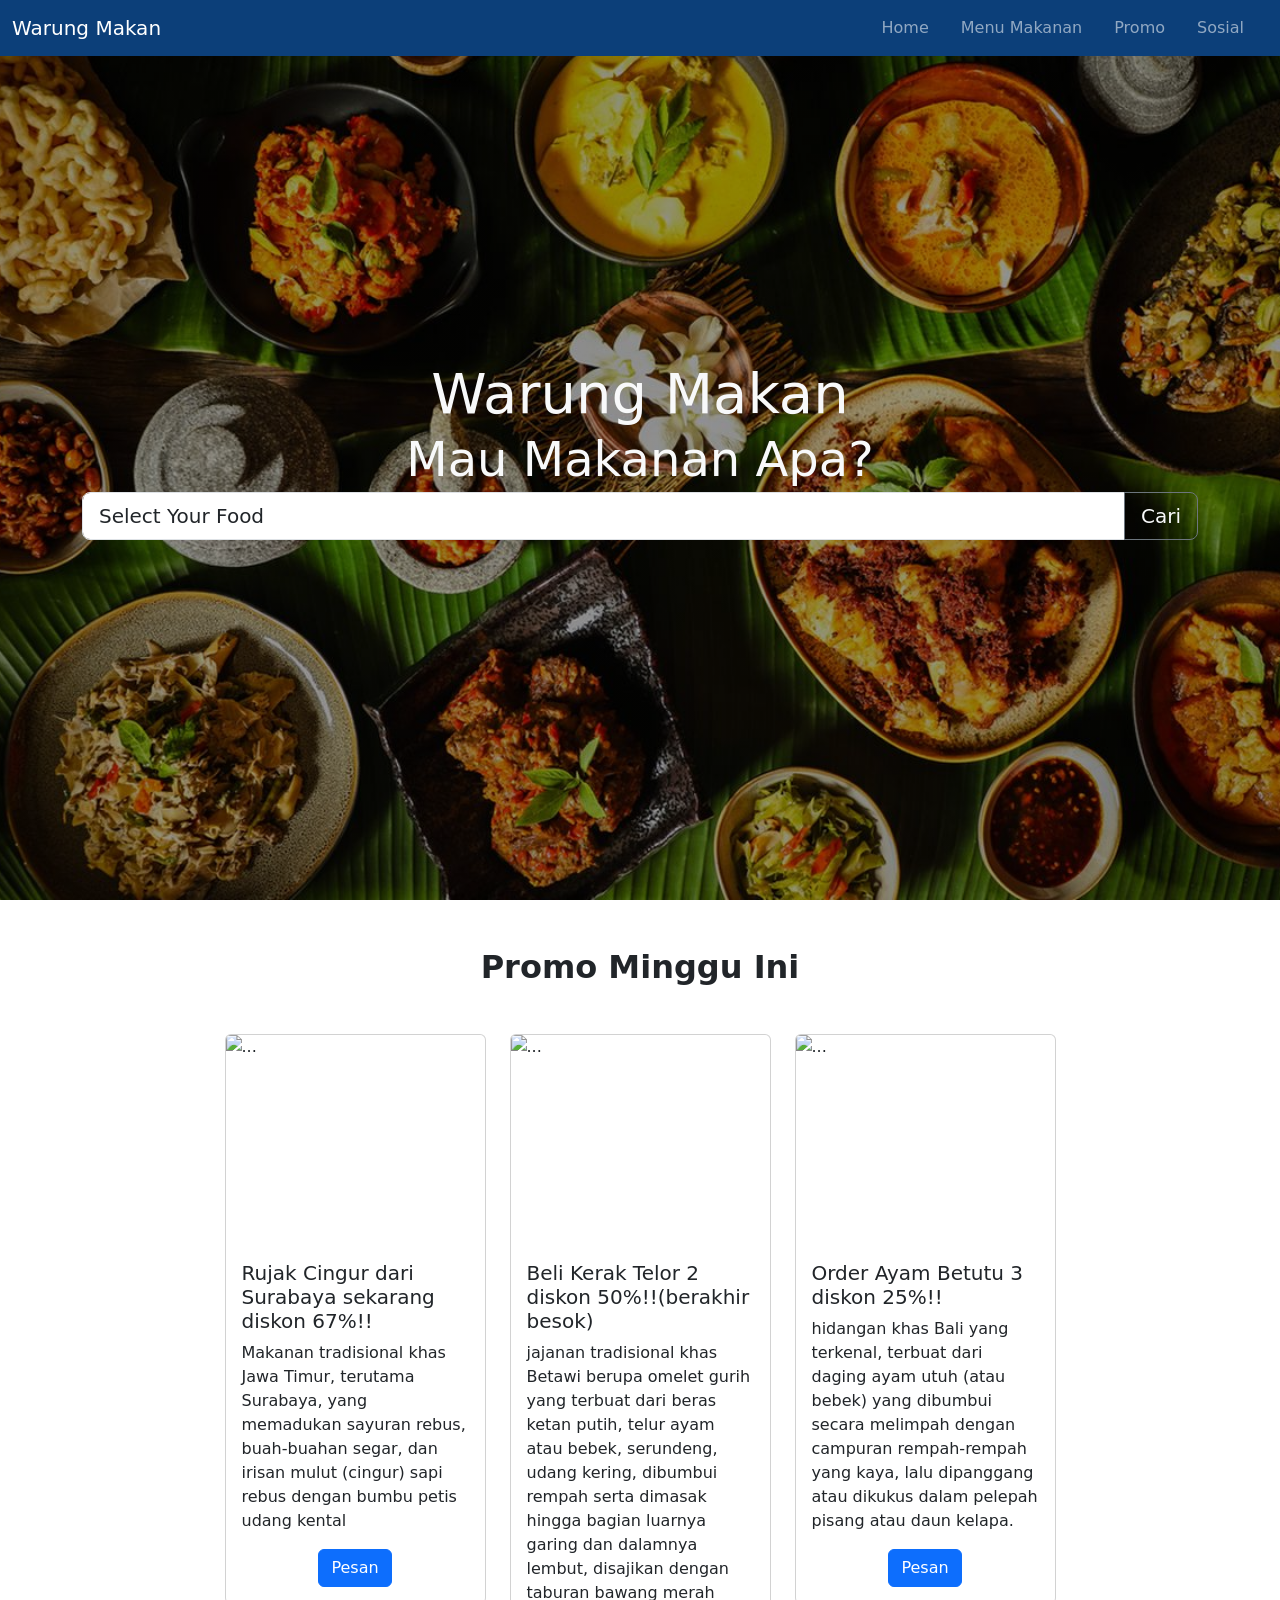
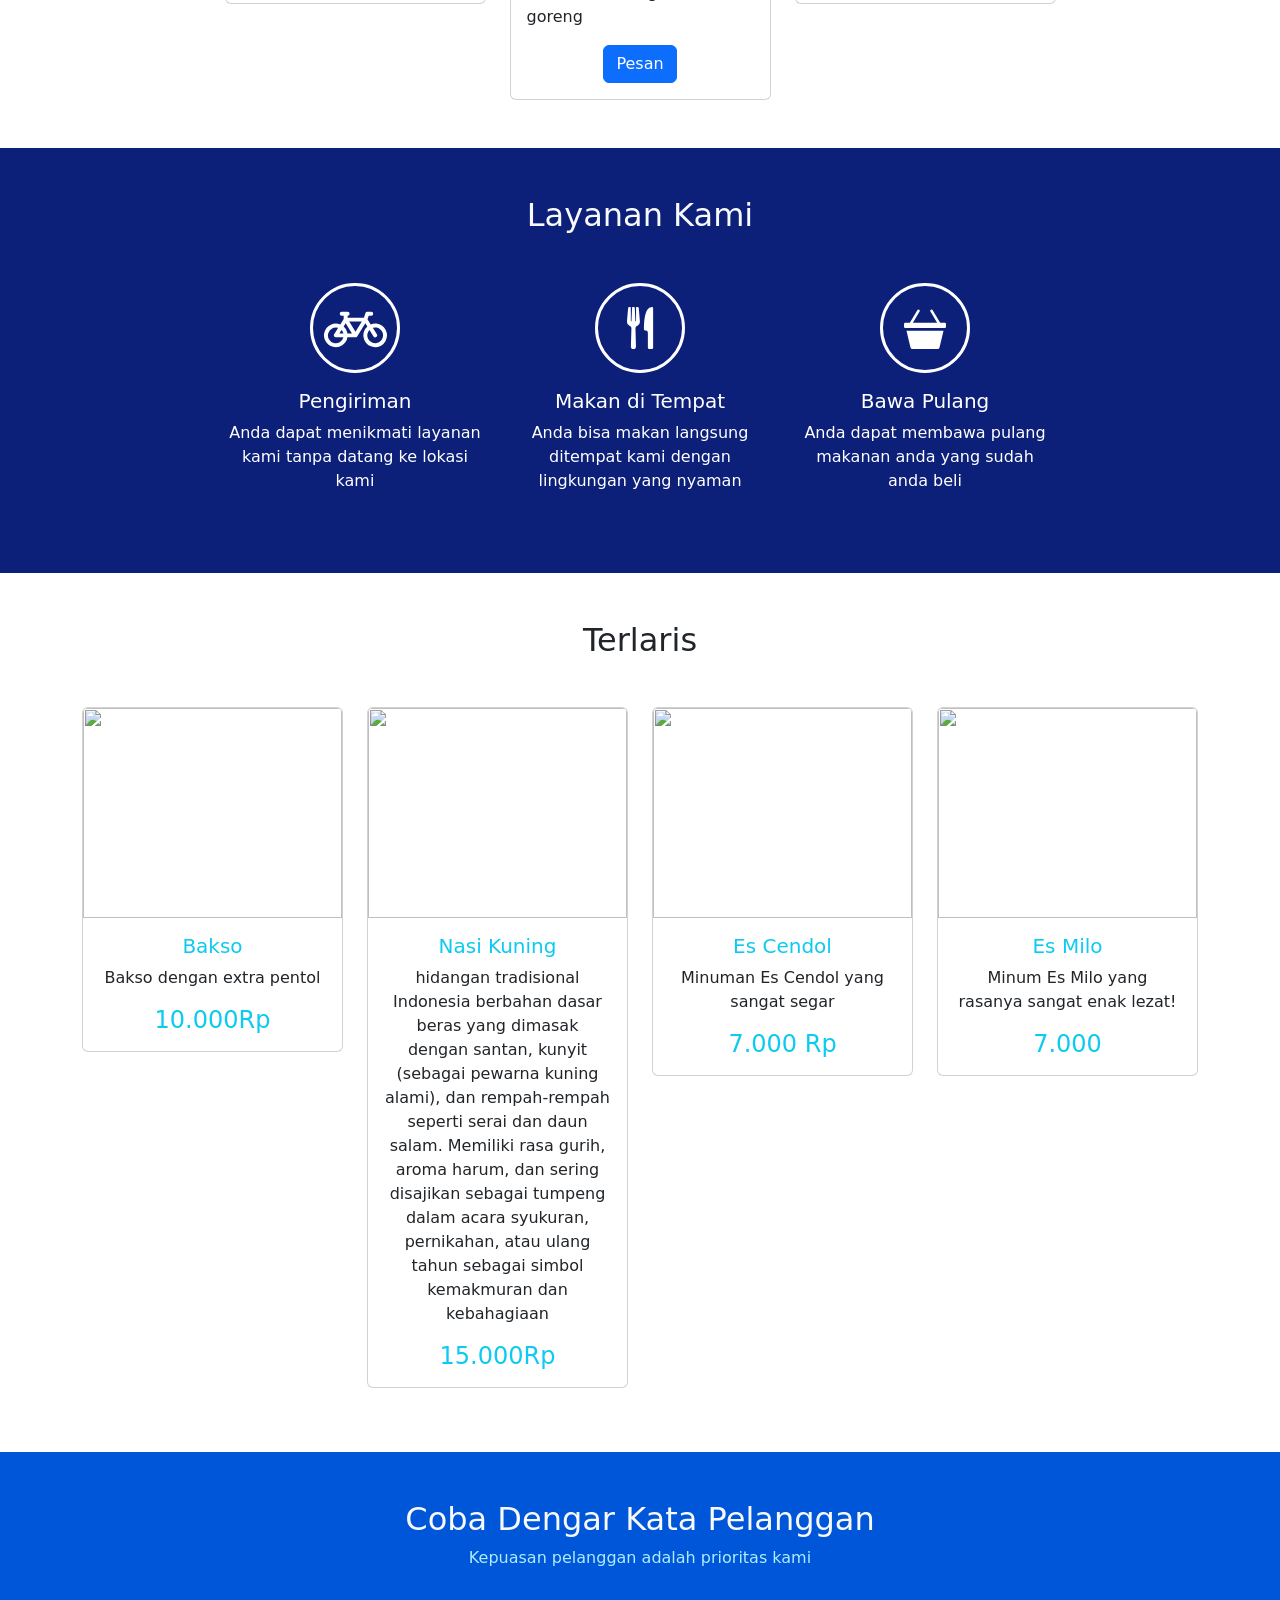
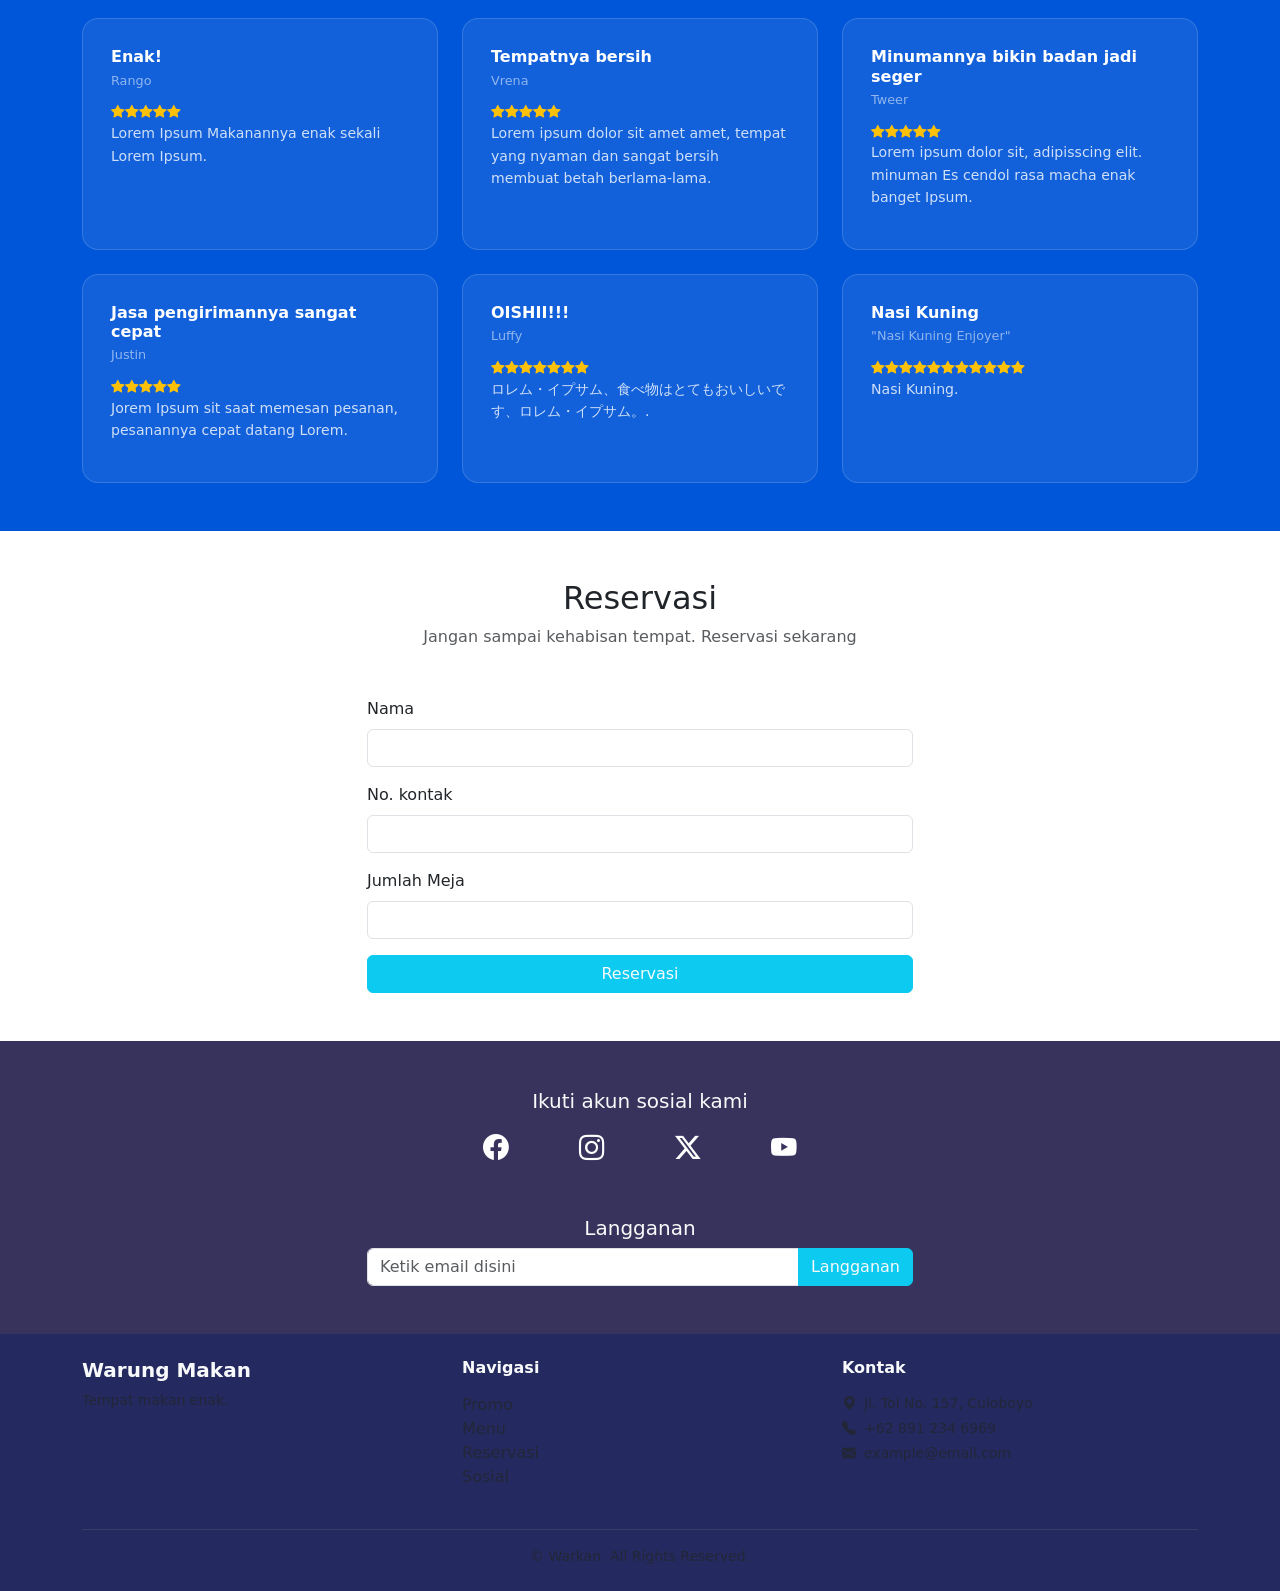
==== index.html @ c7c98313 "Update index.html" ====
<!doctype html>
<html lang="en">

<head>
  <meta charset="utf-8">
  <meta name="viewport" content="width=device-width, initial-scale=1">
  <title>Warung Makan</title>
  <link href="https://cdn.jsdelivr.net/npm/bootstrap@5.3.8/dist/css/bootstrap.min.css" rel="stylesheet"
    integrity="sha384-sRIl4kxILFvY47J16cr9ZwB07vP4J8+LH7qKQnuqkuIAvNWLzeN8tE5YBujZqJLB" crossorigin="anonymous">
  <link rel="stylesheet" type="text/css" href="CSs.css">
  <link rel="stylesheet" href="https://cdn.jsdelivr.net/npm/bootstrap-icons@1.13.1/font/bootstrap-icons.min.css">
</head>

<body>

  <!--Nav Bar-->
  <nav class="navbar navbar-expand-lg fixed-top" style="background-color: #0c3f79;" data-bs-theme="dark">
    <div class="container-fluid">
      <button class="navbar-toggler" type="button" data-bs-toggle="collapse" data-bs-target="#navbarNavDropdown"
        aria-controls="navbarNavDropdown" aria-expanded="false" aria-label="Toggle navigation">
        <span class="navbar-toggler-icon"></span>
      </button>
      <div class="collapse navbar-collapse" id="navbarNav">
        <a class="navbar-brand me-auto" href="#">Warung Makan</a>
        <ul class="navbar-nav">
          <li class="nav-item me-3">
            <a class="nav-link" aria-current="page" href="#">Home</a>
          </li>
          <li class="nav-item me-3">
            <a class="nav-link" href="#">Menu Makanan</a>
          </li>
          <li class="nav-item me-3">
            <a class="nav-link" href="#">Promo</a>
          </li>
          <li class="nav-item me-3">
            <a class="nav-link" href="#">Sosial</a>
          </li>
        </ul>
      </div>
    </div>
  </nav>
  <!--Nav bar-->

  <!--Banner-->
  <div class="container-fluid banner d-flex align-items-center">
    <div class="container">
      <h1 class="text-light text-center display-4 mb-1">Warung Makan</h1>
      <h2 class="text-light text-center display-5 mb-1">Mau Makanan Apa?</h2>
      <div class="input-group input-group-lg">
        <select class="form-control" id="inputGroupSelect04">
          <option selected>Select Your Food</option>
          <option value="1">Makanan Surabaya</option>
          <option value="2">Makanan Bali</option>
          <option value="3">Makanan Jakarta</option>
        </select>
        <button class="btn btn-outline-secondary text-light" type="button">Cari</button>
      </div>
    </div>
  </div>
  <!--Banner-->

  <!--promo-->
  <div class="container-fluid py-5">
    <div class="container">
      <h2 class="text-center fw-bold">Promo Minggu Ini</h2>

      <div class="row mt-5 justify-content-center">
        <div class="col-lg-3 col-md-3 col-sm-6 hovered-card">
          <div class="card">
            <img
              src="https://asset.kompas.com/crops/W9FOUYORLTvRDtaXFiNRkFuE980=/129x0:858x486/1200x800/data/photo/2021/05/15/609fbcd2ed6d9.jpg"
              class="card-img-top" style="height: 210px; object-fit: cover;" alt="...">
            <div class="card-body">
              <h5 class="card-title">Rujak Cingur dari Surabaya sekarang diskon 67%!!</h5>
              <p class="card-text">Makanan tradisional khas Jawa Timur, terutama Surabaya, yang memadukan sayuran
                rebus, buah-buahan segar, dan irisan mulut (cingur) sapi rebus dengan bumbu petis udang kental</p>
              <div class="text-center">
                <a href="#" class="btn btn-primary">Pesan</a>
              </div>
            </div>
          </div>
        </div>

        <div class="col-md-3 col-sm-6 hovered-card">
          <div class="card">
            <img src="https://upload.wikimedia.org/wikipedia/commons/b/bd/Kerak_telor_Betawi.jpg" class="card-img-top"
              style="height: 210px; object-fit: cover;" alt="...">
            <div class="card-body">
              <h5 class="card-title">Beli Kerak Telor 2 diskon 50%!!(berakhir besok)</h5>
              <p class="card-text">jajanan tradisional khas Betawi berupa omelet gurih yang terbuat dari beras ketan
                putih, telur ayam atau bebek, serundeng, udang kering, dibumbui
                rempah serta dimasak hingga bagian luarnya garing dan dalamnya lembut, disajikan dengan taburan
                bawang merah goreng</p>
              <div class="text-center">
                <a href="#" class="btn btn-primary">Pesan</a>
              </div>
            </div>
          </div>
        </div>

        <div class="col-md-3 col-sm-6 hovered-card">
          <div class="card">
            <img src="https://encrypted-tbn0.gstatic.com/images?q=tbn:ANd9GcQeT8nl5rZFtsBfYxUsX7tbB2Xhqfdqq3Py0A&s"
              class="card-img-top" style="height: 210px; object-fit: cover;" alt="...">
            <div class="card-body">
              <h5 class="card-title">Order Ayam Betutu 3 diskon 25%!!</h5>
              <p class="card-text">hidangan khas Bali yang terkenal, terbuat dari daging ayam utuh (atau bebek) yang
                dibumbui secara melimpah dengan campuran rempah-rempah yang kaya, lalu dipanggang atau dikukus dalam
                pelepah pisang atau daun kelapa. </p>
              <div class="text-center">
                <a href="#" class="btn btn-primary">Pesan</a>
              </div>
            </div>
          </div>
        </div>


      </div>
    </div>
  </div>
  </div>
  <!--promo-->

  <!--Service-->
  <div class="container-fluid py-5" style="background-color: #0c2079;">
    <div class="container">
      <h2 class="text-light text-center mb-5">Layanan Kami</h2>
      <div class="row justify-content-center">

        <div class="col-sm-6 col-lg-3 hovered-card mb-3">
          <div class="d-flex justify-content-center">
            <div class="icon-layan d-flex align-items-center justify-content-center">
              <svg xmlns="http://www.w3.org/2000/svg" width="75%" fill="currentColor" class="bi bi-bicycle"
                viewBox="0 0 16 16">
                <path
                  d="M4 4.5a.5.5 0 0 1 .5-.5H6a.5.5 0 0 1 0 1v.5h4.14l.386-1.158A.5.5 0 0 1 11 4h1a.5.5 0 0 1 0 1h-.64l-.311.935.807 1.29a3 3 0 1 1-.848.53l-.508-.812-2.076 3.322A.5.5 0 0 1 8 10.5H5.959a3 3 0 1 1-1.815-3.274L5 5.856V5h-.5a.5.5 0 0 1-.5-.5m1.5 2.443-.508.814c.5.444.85 1.054.967 1.743h1.139zM8 9.057 9.598 6.5H6.402zM4.937 9.5a2 2 0 0 0-.487-.877l-.548.877zM3.603 8.092A2 2 0 1 0 4.937 10.5H3a.5.5 0 0 1-.424-.765zm7.947.53a2 2 0 1 0 .848-.53l1.026 1.643a.5.5 0 1 1-.848.53z" />
              </svg>
            </div>
          </div>
          <div class="mt-3 text-white text-center">
            <H5>Pengiriman</H5>
            <p>Anda dapat menikmati layanan kami tanpa datang ke lokasi kami
            <p>
          </div>
        </div>

        <div class="col-sm-6 col-lg-3 hovered-card mb-3">
          <div class="d-flex justify-content-center">
            <div class="icon-layan d-flex align-items-center justify-content-center">
              <svg xmlns="http://www.w3.org/2000/svg" width="50%" fill="currentColor" class="bi bi-fork-knife"
                viewBox="0 0 16 16">
                <path
                  d="M13 .5c0-.276-.226-.506-.498-.465-1.703.257-2.94 2.012-3 8.462a.5.5 0 0 0 .498.5c.56.01 1 .13 1 1.003v5.5a.5.5 0 0 0 .5.5h1a.5.5 0 0 0 .5-.5zM4.25 0a.25.25 0 0 1 .25.25v5.122a.128.128 0 0 0 .256.006l.233-5.14A.25.25 0 0 1 5.24 0h.522a.25.25 0 0 1 .25.238l.233 5.14a.128.128 0 0 0 .256-.006V.25A.25.25 0 0 1 6.75 0h.29a.5.5 0 0 1 .498.458l.423 5.07a1.69 1.69 0 0 1-1.059 1.711l-.053.022a.92.92 0 0 0-.58.884L6.47 15a.971.971 0 1 1-1.942 0l.202-6.855a.92.92 0 0 0-.58-.884l-.053-.022a1.69 1.69 0 0 1-1.059-1.712L3.462.458A.5.5 0 0 1 3.96 0z" />
              </svg>
            </div>
          </div>
          <div class="mt-3 text-white text-center">
            <H5>Makan di Tempat</H5>
            <p>Anda bisa makan langsung ditempat kami dengan lingkungan yang nyaman
            <p>
          </div>
        </div>

        <div class="col-sm-6 col-lg-3 hovered-card mb-3">
          <div class="d-flex justify-content-center">
            <div class="icon-layan d-flex align-items-center justify-content-center">
              <svg xmlns="http://www.w3.org/2000/svg" width="50%" fill="currentColor" class="bi bi-basket3-fill"
                viewBox="0 0 16 16">
                <path
                  d="M5.757 1.071a.5.5 0 0 1 .172.686L3.383 6h9.234L10.07 1.757a.5.5 0 1 1 .858-.514L13.783 6H15.5a.5.5 0 0 1 .5.5v1a.5.5 0 0 1-.5.5H.5a.5.5 0 0 1-.5-.5v-1A.5.5 0 0 1 .5 6h1.717L5.07 1.243a.5.5 0 0 1 .686-.172zM2.468 15.426.943 9h14.114l-1.525 6.426a.75.75 0 0 1-.729.574H3.197a.75.75 0 0 1-.73-.574z" />
              </svg>
            </div>
          </div>
          <div class="mt-3 text-white text-center">
            <H5>Bawa Pulang</H5>
            <p>Anda dapat membawa pulang makanan anda yang sudah anda beli
            <p>
          </div>
        </div>

      </div>
    </div>
  </div>
  <!--Service-->

  <!--Produk-->
  <div class="container-fluid py-5">
    <div class="container">
      <h2 class="text-center mb-5">Terlaris</h2>
      <div class="row">

        <div class="col-sm-6 col-lg-3 mb-3">
          <div class="card hovered-card">
            <img
              src="https://asset.kompas.com/crops/aShLyAiGmMhzDUPiQjF77-Jl1NA=/0x0:1000x667/1200x800/data/photo/2020/06/02/5ed5f39c7d8fe.jpg"
              class="card-img-top" style="height: 210px; object-fit: cover;" alt="">
            <div class="card-body text-center">
              <h5 class="card-title text-info">Bakso</h5>
              <p class="card-text">Bakso dengan extra pentol</p>
              <h4 class="card-text text-info">10.000Rp</h4>
            </div>
          </div>
        </div>

        <div class="col-sm-6 col-lg-3 mb-3">
          <div class="card hovered-card">
            <img
              src="https://image.idntimes.com/post/20220819/[base64].jpg"
              class="card-img-top" style="height: 210px; object-fit: cover;" alt="">
            <div class="card-body text-center">
              <h5 class="card-title text-info">Nasi Kuning</h5>
              <p class="card-text">hidangan tradisional Indonesia berbahan dasar beras yang dimasak dengan santan,
                kunyit (sebagai pewarna kuning alami), dan rempah-rempah seperti serai dan daun salam. Memiliki rasa
                gurih, aroma harum, dan sering disajikan sebagai tumpeng dalam acara syukuran, pernikahan, atau ulang
                tahun sebagai simbol kemakmuran dan kebahagiaan</p>
              <h4 class="card-text text-info">15.000Rp</h4>
            </div>
          </div>
        </div>

        <div class="col-sm-6 col-lg-3 mb-3">
          <div class="card hovered-card">
            <img src="https://akcdn.detik.net.id/community/media/visual/2023/10/22/minuman-tradisional-15.jpeg?w=563"
              class="card-img-top" style="height: 210px; object-fit: cover;" alt="">
            <div class="card-body text-center">
              <h5 class="card-title text-info">Es Cendol</h5>
              <p class="card-text">Minuman Es Cendol yang sangat segar</p>
              <h4 class="card-text text-info">7.000 Rp</h4>
            </div>
          </div>
        </div>

        <div class="col-sm-6 col-lg-3 mb-3">
          <div class="card hovered-card">
            <img src="https://app.juararesto.com/img/menu_folder/Menu_makanan_ice-milo_1672732694.jpg"
              class="card-img-top" style="height: 210px; object-fit: cover;" alt="">
            <div class="card-body text-center">
              <h5 class="card-title text-info">Es Milo</h5>
              <p class="card-text">Minum Es Milo yang rasanya sangat enak lezat!</p>
              <h4 class="card-text text-info">7.000</h4>
            </div>
          </div>
        </div>
      </div>

    </div>
  </div>
  <!--Produk-->

  <!--Riview-->
  <div class="container-fluid py-5 testimony">
    <div class="container">
      <h2 class="text-center text-light mb-2">Coba Dengar Kata Pelanggan</h2>
      <p class="text-center mb-5" style="color:#aeecff; font-size: 0.95">Kepuasan pelanggan adalah prioritas kami</p>
      <DIv class="row g-4">

        <div class="col-sm-6 col-lg-4">
          <div class="testimony-card">
            <div class="quote-icon"></div>
            <h5>Enak!</h5>
            <div class="author">Rango</div>
            <div class="stars">
              <i class="bi bi-star-fill"></i><i class="bi bi-star-fill"></i><i class="bi bi-star-fill"></i><i
                class="bi bi-star-fill"></i><i class="bi bi-star-fill"></i>
              <p> Lorem Ipsum Makanannya enak sekali Lorem Ipsum.</p>
            </div>
          </div>
        </div>

        <div class="col-sm-6 col-lg-4">
          <div class="testimony-card">
            <div class="quote-icon"></div>
            <h5>Tempatnya bersih</h5>
            <div class="author">Vrena</div>
            <div class="stars">
              <i class="bi bi-star-fill"></i><i class="bi bi-star-fill"></i><i class="bi bi-star-fill"></i><i
                class="bi bi-star-fill"></i><i class="bi bi-star-fill"></i>
              <p> Lorem ipsum dolor sit amet amet, tempat yang nyaman dan sangat bersih membuat betah berlama-lama.</p>
            </div>
          </div>
        </div>

        <div class="col-sm-6 col-lg-4">
          <div class="testimony-card">
            <div class="quote-icon"></div>
            <h5>Minumannya bikin badan jadi seger</h5>
            <div class="author">Tweer</div>
            <div class="stars">
              <i class="bi bi-star-fill"></i><i class="bi bi-star-fill"></i><i class="bi bi-star-fill"></i><i
                class="bi bi-star-fill"></i><i class="bi bi-star-fill"></i>
              <p> Lorem ipsum dolor sit, adipisscing elit. minuman Es cendol rasa macha enak banget Ipsum.</p>
            </div>
          </div>
        </div>

        <div class="col-sm-6 col-lg-4">
          <div class="testimony-card">
            <div class="quote-icon"></div>
            <h5>Jasa pengirimannya sangat cepat</h5>
            <div class="author">Justin</div>
            <div class="stars">
              <i class="bi bi-star-fill"></i><i class="bi bi-star-fill"></i><i class="bi bi-star-fill"></i><i
                class="bi bi-star-fill"></i><i class="bi bi-star-fill"></i>
              <p> Jorem Ipsum sit saat memesan pesanan, pesanannya cepat datang Lorem.</p>
            </div>
          </div>
        </div>

        <div class="col-sm-6 col-lg-4">
          <div class="testimony-card">
            <div class="quote-icon"></div>
            <h5 class="text-uppercase">Oishii!!!</h5>
            <div class="author">Luffy</div>
            <div class="stars">
              <i class="bi bi-star-fill"></i><i class="bi bi-star-fill"></i><i class="bi bi-star-fill"></i><i
                class="bi bi-star-fill"></i><i class="bi bi-star-fill"></i><i class="bi bi-star-fill"></i><i
                class="bi bi-star-fill"></i>
              <p> ロレム・イプサム、食べ物はとてもおいしいです、ロレム・イプサム。.</p>
            </div>
          </div>
        </div>

        <div class="col-sm-6 col-lg-4">
          <div class="testimony-card">
            <div class="quote-icon"></div>
            <h5>Nasi Kuning</h5>
            <div class="author">"Nasi Kuning Enjoyer"</div>
            <div class="stars">
              <i class="bi bi-star-fill"></i><i class="bi bi-star-fill"></i><i class="bi bi-star-fill"></i><i
                class="bi bi-star-fill"></i><i class="bi bi-star-fill"></i><i class="bi bi-star-fill"></i><i
                class="bi bi-star-fill"></i><i class="bi bi-star-fill"></i><i class="bi bi-star-fill"></i><i
                class="bi bi-star-fill"></i><i class="bi bi-star-fill"></i>
              <p> Nasi Kuning.</p>
            </div>
          </div>
        </div>

      </DIv>
    </div>
  </div>
  <!--Riview-->

  <!--Reservasi-->
  <div class="container-fluid py-5">
    <div class="container">
      <h2 class="text-center mb-2">Reservasi</h2>
      <p class="text-center text-muted mb-5">Jangan sampai kehabisan tempat. Reservasi sekarang</p>

      <div class="row justify-content-center">
        <div class="col-md-6">

          <div class="mb-3">
            <label class="form-label">Nama</label>
            <input type="text" class="form-control">
          </div>

          <div class="mb-3">
            <label class="form-label">No. kontak</label>
            <input type="text" class="form-control">
          </div>

          <div class="mb-3">
            <label class="form-label">Jumlah Meja</label>
            <input type="number" class="form-control">
          </div>

          <div class="d-grid">
            <button class="btn btn-info text-light">Reservasi</button>
          </div>
        </div>
      </div>
    </div>
  </div>
  <!--Reservasi-->

  <!--Subcribe-->
  <div class="container-fluid py-5 footer">
    <div class="container">
      <h5 class="text-center text-light mb-3">Ikuti akun sosial kami</h5>

      <!--Medsos-->
      <div class="d-flex justify-content-center mb-5" style="gap: 70px;">
        <a href="https://web.facebook.com/" target="_blank" class="social-icon">
          <i class="bi bi-facebook"></i>
        </a>

        <a href="https://www.instagram.com/kfcindonesia/" target="_blank" class="social-icon">
          <i class="bi bi-instagram"></i>
        </a>

        <a href="https://x.com/search?q=Warung%20Makan&src=typed_query&f=top" target="_blank" class="social-icon">
          <i class="bi bi-twitter-x"></i>
        </a>

        <a href="https://www.youtube.com/@McDonaldsID/featured" target="_blank" class="social-icon">
          <i class="bi bi-youtube"></i>
        </a>
      </div>
      <!--Medsos-->

      <!--Langganan-->
      <h5 class="text-center text-light">Langganan</h5>

      <div class="row justify-content-center">
        <div class="col-md-6">
          <div class="input-group">
            <input type="email" class="form-control" placeholder="Ketik email disini">
            <button class="btn btn-info text-light">Langganan</button>
          </div>
        </div>
      </div>
      <!--Langganan-->

    </div>
  </div>
  <!--Subcribe-->

  <!--kaki-->
  <footer class="text-light py-4" style="background-color: #242a60;">
    <div class="container">

      <div class="row text-center text-md-start">

        <div class="col-md-4 mb-3 mb-md-0">
          <h5 class="fw-bolder">Warung Makan</h5>
          <p class="text-muted small">Tempat makan enak.</p>
        </div>

        <div class="col-md-4 mb-3 mb-md-0">
          <h6 class="fw-bold mb-3">Navigasi</h6>
          <ul class="list-unstyled">
            <li><a class="text-muted text-decoration-none" href="#">Promo</a></li>
            <li><a class="text-muted text-decoration-none" href="#">Menu</a></li>
            <li><a class="text-muted text-decoration-none" href="#">Reservasi</a></li>
            <li><a class="text-muted text-decoration-none" href="#">Sosial</a></li>
          </ul>
        </div>

        <div class="col-md-4">
          <h6 class="fw-bold mb-3">Kontak</h6>
          <ul class="list-unstyled text-muted small">
            <li class="mb-1"><i class="bi bi-geo-alt-fill me-2"></i>Jl. Tol No. 157, Culoboyo</li>
            <li class="mb-1"><i class="bi bi-telephone-fill me-2"></i>+62 891 234 6969</li>
            <li><i class="bi bi-envelope-fill me-2"></i>example@email.com</li>
          </ul>
        </div>
      </div>

      <hr class="border-secondary mt-4 mb-3">
      <p class="text-center text-muted small mb-0">
        &copy; Warkan. All Rights Reserved.
      </p>

    </div>
  </footer>
  <!--kaki-->

  
  <script src="https://cdn.jsdelivr.net/npm/bootstrap@5.3.8/dist/js/bootstrap.bundle.min.js"
    integrity="sha384-FKyoEForCGlyvwx9Hj09JcYn3nv7wiPVlz7YYwJrWVcXK/BmnVDxM+D2scQbITxI"
    crossorigin="anonymous"></script>
</body>


</html>
---- CSs.css ----
.banner {
    height: 100vh;
    background: linear-gradient(rgba(0,0,0,0.4), rgba(0,0,0,0.4)), url(PARIS.PNG);
    background-size: cover;
    background-position: center;
}

.icon-layan {
    width: 90px;
    height: 90px;
    border: solid #fff 3px;
    border-radius: 50%;
    color: #ffff;
}

.hovered-card {
    transition: .3s;
}

.hovered-card:hover {
    transform: scale(1.07);
}

.testimony {
    background-color: rgb(0, 86, 216) !important;
}

.testimony-card {
    background: rgba(255, 255, 255, 0.07) !important;
    border: 1px solid rgba(255, 255, 255, 0.15) !important;
    border-radius: 16px;
    padding: 28px;
    transition: .3s;
    height: 100%;
}

.testimony-card:hover {
    transform: translateY(-6px);
    background: rgba(255, 255, 255, 0.13);
    border-color: rgba(255, 255, 255, 0.3);
}

.testimony-card.quote-icon {
    font-size: 2rem;
    color: rgba(255, 255, 255, 0.3);
    line-height: 1;
    margin-bottom: 10px;
}

.testimony-card h5 {
    font-size: 1rem;
    font-weight: 700;
    color: #fff;
    margin-bottom: 4px;
}

.testimony-card .author {
    font-size: 0.8rem;
    color: rgba(255, 255, 255, 0.534);
    margin-bottom: 12px;
}

.testimony-card p {
    font-size: 0.88rem;
    color:rgba(255, 255, 255, 0.8);
    line-height: 1.6;
    margin-bottom: 0;
}

.testimony-card .stars {
    color: #FFC107;
    font-size: 0.85rem;
    margin-bottom: 12px;
}

.footer {
    background-color: #38335c;
}

.footer .social-icon .bi{
    font-size: 1.6rem;
    color: #fff;
    transition: .3s;
}

.footer .social-icon:hover .bi-facebook{
    color: #250be9;
}

.footer .social-icon:hover .bi-instagram{
    color: #db3493
}

.footer .social-icon:hover .bi-twitter-x{
    color: #1d9bf0;
}

.footer .social-icon:hover .bi-youtube{
    color: #ff0000;
}
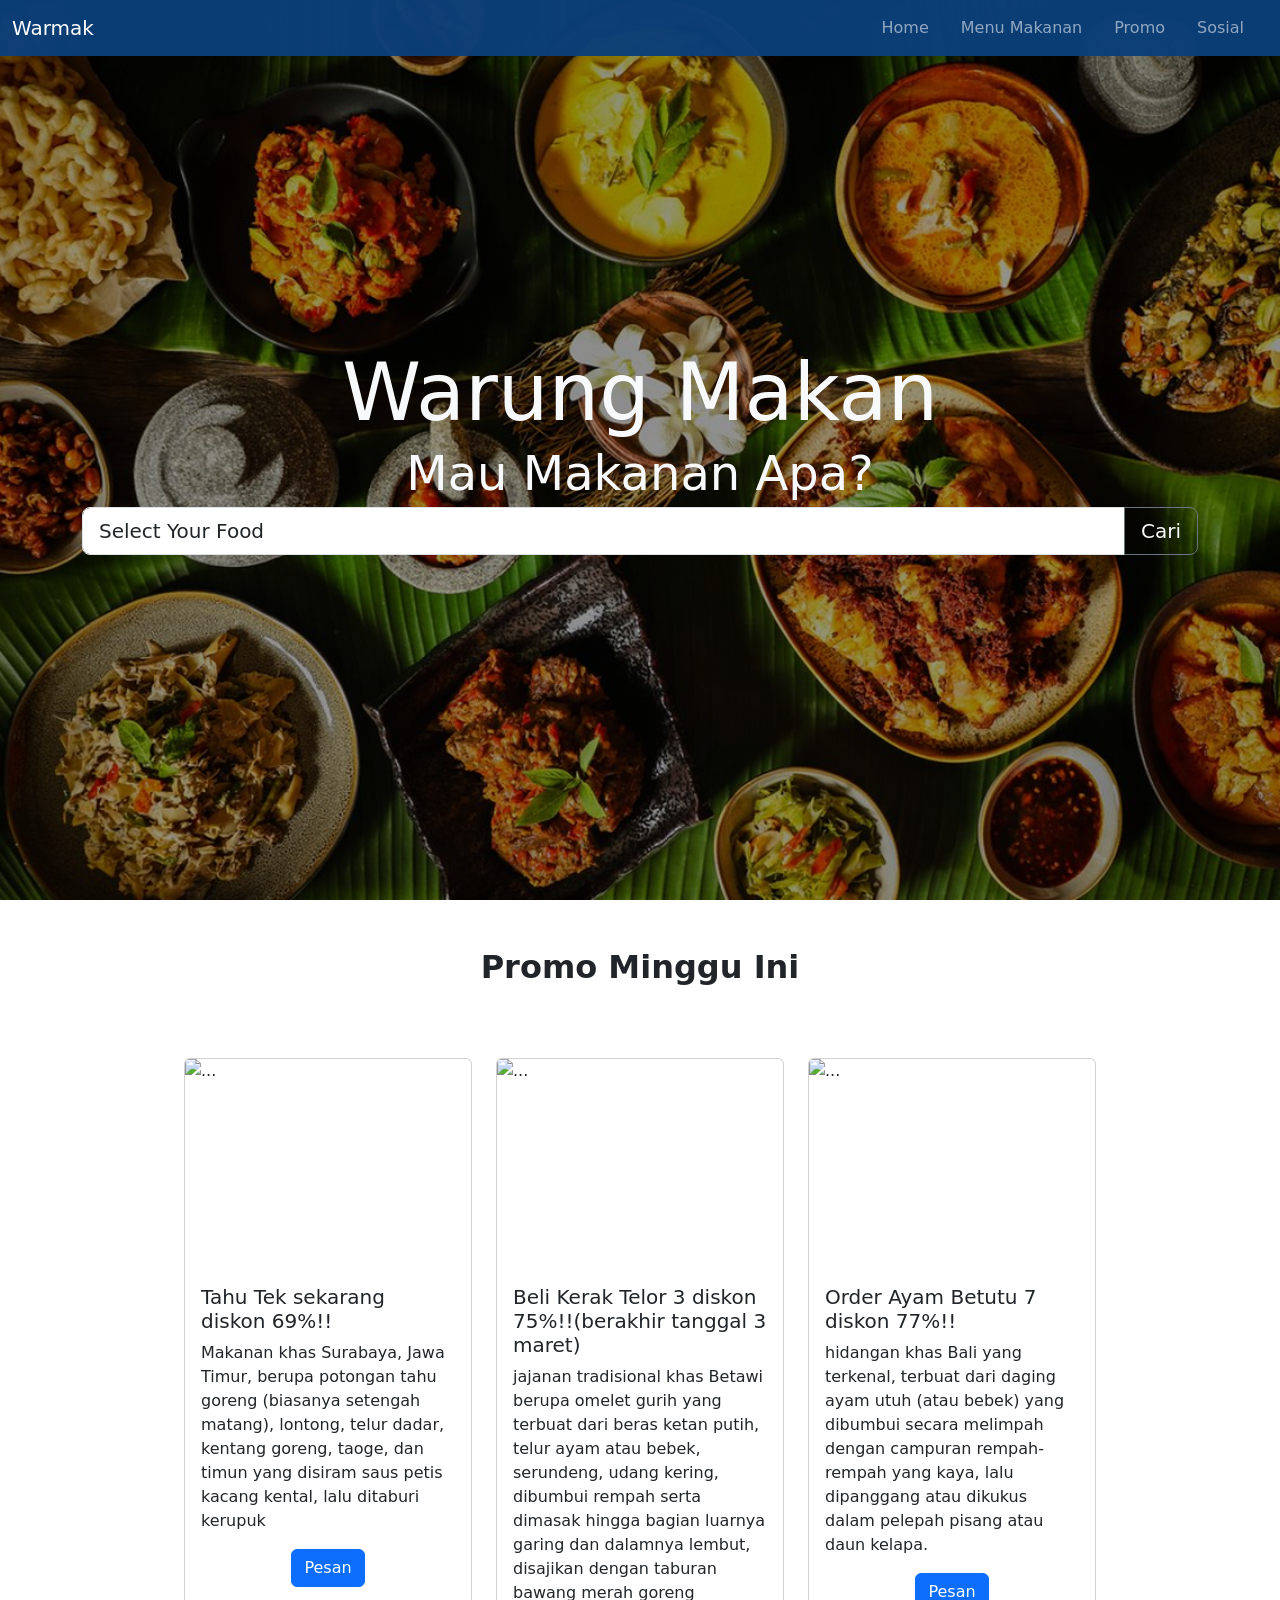
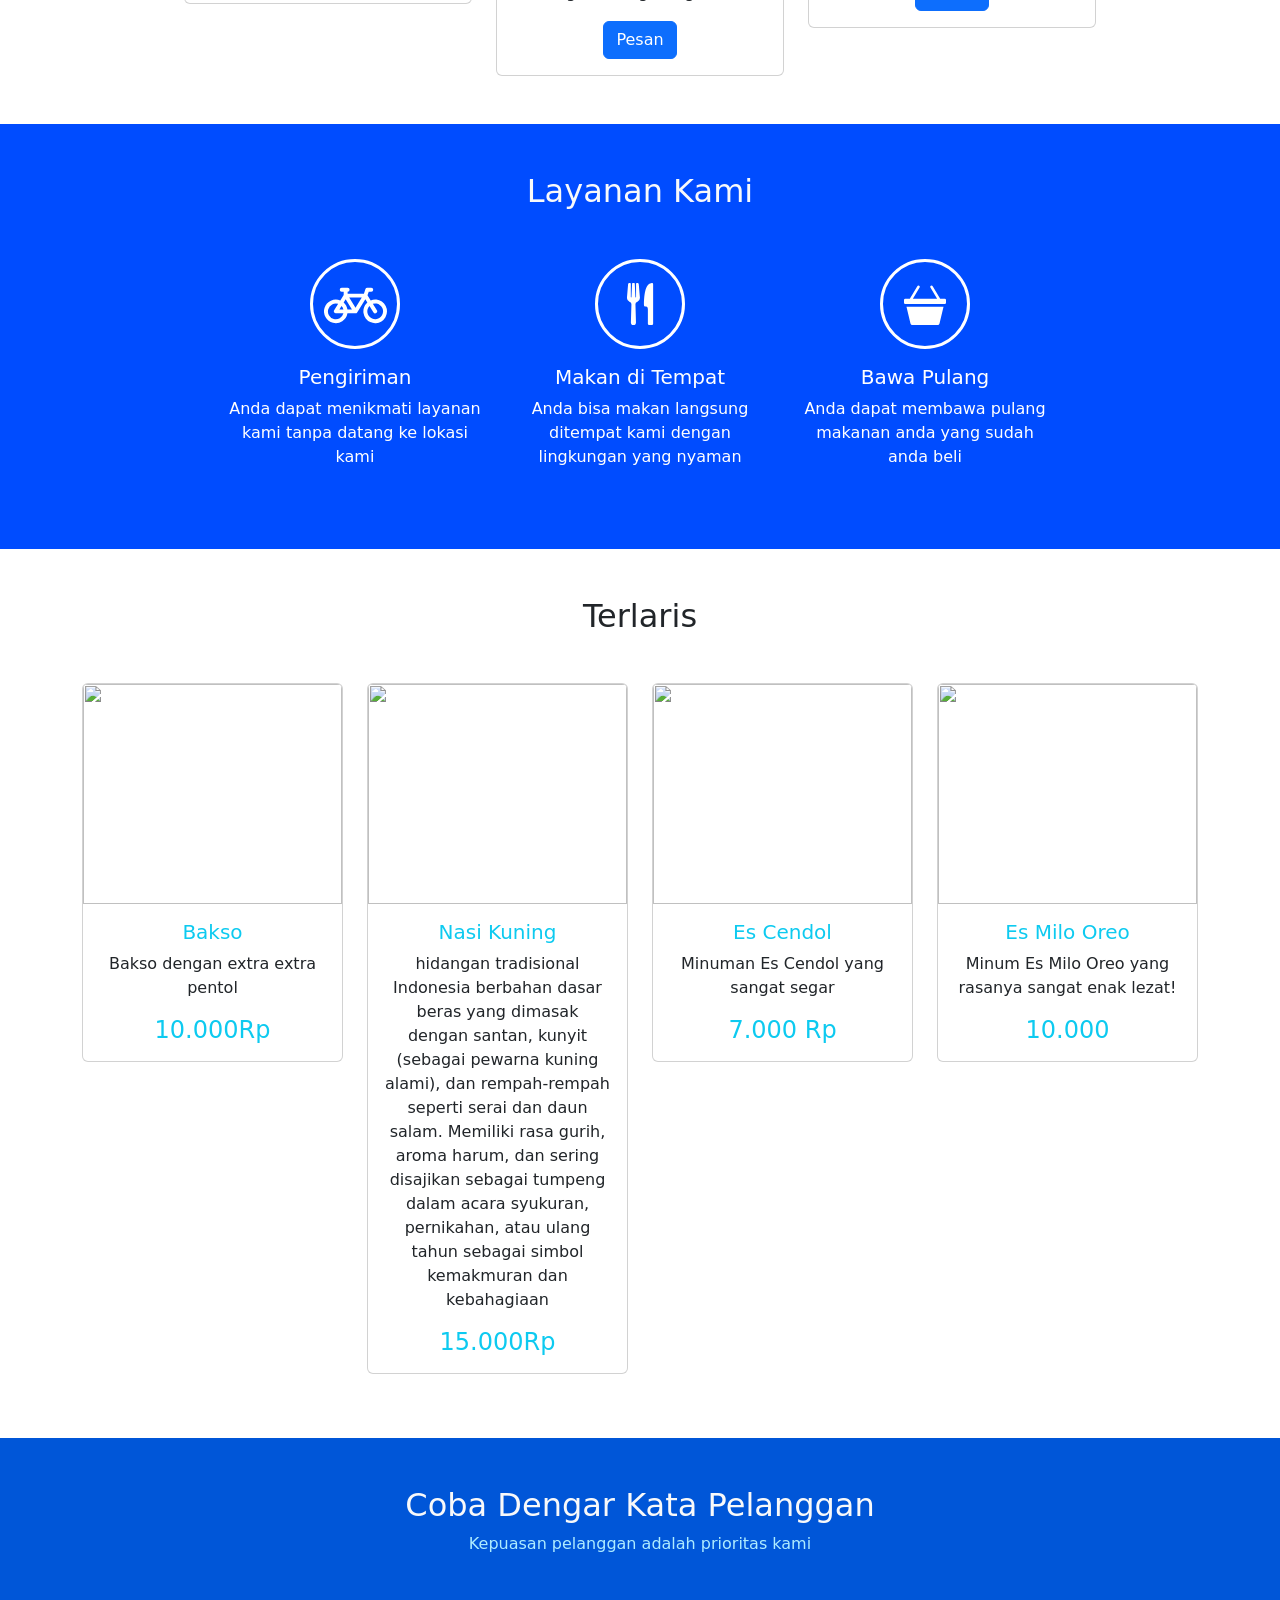
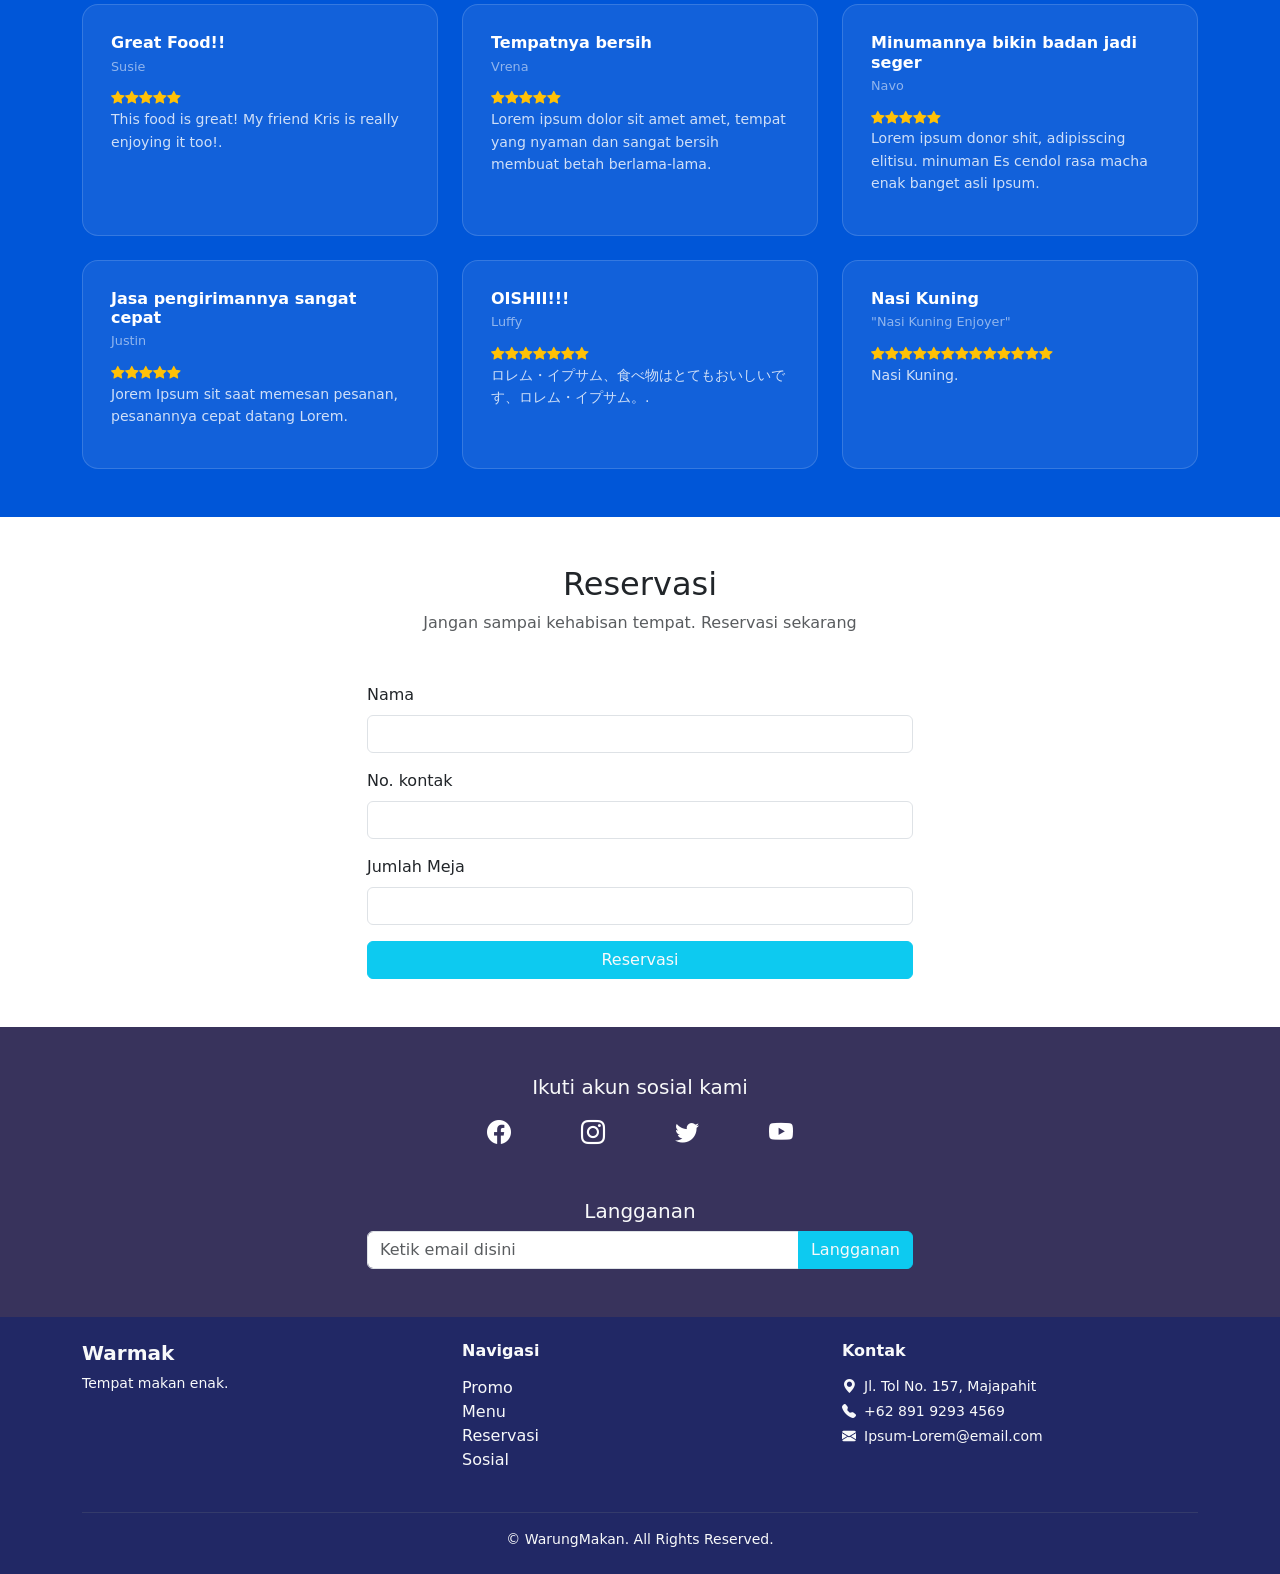
==== commit 6a63014d: "Add files via upload" ====
--- a/index.html
+++ b/index.html
@@ -14,14 +14,14 @@
 <body>
 
   <!--Nav Bar-->
-  <nav class="navbar navbar-expand-lg fixed-top" style="background-color: #0c3f79;" data-bs-theme="dark">
+  <nav class="navbar navbar-expand-lg fixed-top" style="background-color: #0c3f79f7;" data-bs-theme="dark">
     <div class="container-fluid">
       <button class="navbar-toggler" type="button" data-bs-toggle="collapse" data-bs-target="#navbarNavDropdown"
         aria-controls="navbarNavDropdown" aria-expanded="false" aria-label="Toggle navigation">
         <span class="navbar-toggler-icon"></span>
       </button>
       <div class="collapse navbar-collapse" id="navbarNav">
-        <a class="navbar-brand me-auto" href="#">Warung Makan</a>
+        <a class="navbar-brand me-auto" href="#">Warmak</a>
         <ul class="navbar-nav">
           <li class="nav-item me-3">
             <a class="nav-link" aria-current="page" href="#">Home</a>
@@ -44,7 +44,7 @@
   <!--Banner-->
   <div class="container-fluid banner d-flex align-items-center">
     <div class="container">
-      <h1 class="text-light text-center display-4 mb-1">Warung Makan</h1>
+      <h1 class="text-light text-center display-1 mb-1">Warung Makan</h1>
       <h2 class="text-light text-center display-5 mb-1">Mau Makanan Apa?</h2>
       <div class="input-group input-group-lg">
         <select class="form-control" id="inputGroupSelect04">
@@ -64,16 +64,16 @@
     <div class="container">
       <h2 class="text-center fw-bold">Promo Minggu Ini</h2>
 
-      <div class="row mt-5 justify-content-center">
-        <div class="col-lg-3 col-md-3 col-sm-6 hovered-card">
-          <div class="card">
+      <div class="row mt-5 justify-content-center g-4">
+
+        <div class="col-auto hovered-card">
+          <div class="card" style="max-width: 18rem; width: 100%;">
             <img
-              src="https://asset.kompas.com/crops/W9FOUYORLTvRDtaXFiNRkFuE980=/129x0:858x486/1200x800/data/photo/2021/05/15/609fbcd2ed6d9.jpg"
+              src="https://asset.kompas.com/crops/5pE6xXzt-exDqKGorJdOBRVk4Rg=/114x0:958x563/750x500/data/photo/2021/02/22/603330779a2d2.jpg"
               class="card-img-top" style="height: 210px; object-fit: cover;" alt="...">
             <div class="card-body">
-              <h5 class="card-title">Rujak Cingur dari Surabaya sekarang diskon 67%!!</h5>
-              <p class="card-text">Makanan tradisional khas Jawa Timur, terutama Surabaya, yang memadukan sayuran
-                rebus, buah-buahan segar, dan irisan mulut (cingur) sapi rebus dengan bumbu petis udang kental</p>
+              <h5 class="card-title">Tahu Tek sekarang diskon 69%!!</h5>
+              <p class="card-text">Makanan khas Surabaya, Jawa Timur, berupa potongan tahu goreng (biasanya setengah matang), lontong, telur dadar, kentang goreng, taoge, dan timun yang disiram saus petis kacang kental, lalu ditaburi kerupuk</p>
               <div class="text-center">
                 <a href="#" class="btn btn-primary">Pesan</a>
               </div>
@@ -81,12 +81,12 @@
           </div>
         </div>
 
-        <div class="col-md-3 col-sm-6 hovered-card">
-          <div class="card">
-            <img src="https://upload.wikimedia.org/wikipedia/commons/b/bd/Kerak_telor_Betawi.jpg" class="card-img-top"
+        <div class="col-auto hovered-card">
+          <div class="card" style="max-width: 18rem; width: 100%;">
+            <img src="https://reviewmakanan.id/wp-content/uploads/2025/11/2-13-780x780.png" class="card-img-top"
               style="height: 210px; object-fit: cover;" alt="...">
             <div class="card-body">
-              <h5 class="card-title">Beli Kerak Telor 2 diskon 50%!!(berakhir besok)</h5>
+              <h5 class="card-title">Beli Kerak Telor 3 diskon 75%!!(berakhir tanggal 3 maret)</h5>
               <p class="card-text">jajanan tradisional khas Betawi berupa omelet gurih yang terbuat dari beras ketan
                 putih, telur ayam atau bebek, serundeng, udang kering, dibumbui
                 rempah serta dimasak hingga bagian luarnya garing dan dalamnya lembut, disajikan dengan taburan
@@ -98,12 +98,12 @@
           </div>
         </div>
 
-        <div class="col-md-3 col-sm-6 hovered-card">
-          <div class="card">
-            <img src="https://encrypted-tbn0.gstatic.com/images?q=tbn:ANd9GcQeT8nl5rZFtsBfYxUsX7tbB2Xhqfdqq3Py0A&s"
+        <div class="col-auto hovered-card">
+          <div class="card" style="max-width: 18rem; width: 100%;">
+            <img src="https://indonesiakaya.com/wp-content/uploads/2023/04/ab_Artboard_1.jpg"
               class="card-img-top" style="height: 210px; object-fit: cover;" alt="...">
             <div class="card-body">
-              <h5 class="card-title">Order Ayam Betutu 3 diskon 25%!!</h5>
+              <h5 class="card-title">Order Ayam Betutu 7 diskon 77%!!</h5>
               <p class="card-text">hidangan khas Bali yang terkenal, terbuat dari daging ayam utuh (atau bebek) yang
                 dibumbui secara melimpah dengan campuran rempah-rempah yang kaya, lalu dipanggang atau dikukus dalam
                 pelepah pisang atau daun kelapa. </p>
@@ -118,11 +118,10 @@
       </div>
     </div>
   </div>
-  </div>
   <!--promo-->
 
   <!--Service-->
-  <div class="container-fluid py-5" style="background-color: #0c2079;">
+  <div class="container-fluid py-5" style="background-color: #004cff;">
     <div class="container">
       <h2 class="text-light text-center mb-5">Layanan Kami</h2>
       <div class="row justify-content-center">
@@ -192,11 +191,11 @@
         <div class="col-sm-6 col-lg-3 mb-3">
           <div class="card hovered-card">
             <img
-              src="https://asset.kompas.com/crops/aShLyAiGmMhzDUPiQjF77-Jl1NA=/0x0:1000x667/1200x800/data/photo/2020/06/02/5ed5f39c7d8fe.jpg"
-              class="card-img-top" style="height: 210px; object-fit: cover;" alt="">
+              src="https://blog.tokowahab.com/wp-content/uploads/2020/05/Resep-Bakso-Sapi-yang-Enak.jpg"
+              class="card-img-top" style="height: 220px; object-fit: cover;" alt="">
             <div class="card-body text-center">
               <h5 class="card-title text-info">Bakso</h5>
-              <p class="card-text">Bakso dengan extra pentol</p>
+              <p class="card-text">Bakso dengan extra extra pentol</p>
               <h4 class="card-text text-info">10.000Rp</h4>
             </div>
           </div>
@@ -205,8 +204,8 @@
         <div class="col-sm-6 col-lg-3 mb-3">
           <div class="card hovered-card">
             <img
-              src="https://image.idntimes.com/post/20220819/[base64].jpg"
-              class="card-img-top" style="height: 210px; object-fit: cover;" alt="">
+              src="https://teropongmedia.id/wp-content/uploads/2024/01/nasi-kuning.jpg"
+              class="card-img-top" style="height: 220px; object-fit: cover;" alt="">
             <div class="card-body text-center">
               <h5 class="card-title text-info">Nasi Kuning</h5>
               <p class="card-text">hidangan tradisional Indonesia berbahan dasar beras yang dimasak dengan santan,
@@ -220,8 +219,8 @@
 
         <div class="col-sm-6 col-lg-3 mb-3">
           <div class="card hovered-card">
-            <img src="https://akcdn.detik.net.id/community/media/visual/2023/10/22/minuman-tradisional-15.jpeg?w=563"
-              class="card-img-top" style="height: 210px; object-fit: cover;" alt="">
+            <img src="https://www.akudankau.co.id/sites/default/files/2025-03/13._es_cendol_selasih_tape_singkong.jpg"
+              class="card-img-top" style="height: 220px; object-fit: cover;" alt="">
             <div class="card-body text-center">
               <h5 class="card-title text-info">Es Cendol</h5>
               <p class="card-text">Minuman Es Cendol yang sangat segar</p>
@@ -232,12 +231,12 @@
 
         <div class="col-sm-6 col-lg-3 mb-3">
           <div class="card hovered-card">
-            <img src="https://app.juararesto.com/img/menu_folder/Menu_makanan_ice-milo_1672732694.jpg"
-              class="card-img-top" style="height: 210px; object-fit: cover;" alt="">
+            <img src="https://cdn.yummy.co.id/content-images/images/20200612/Siw2DVAV9PCRgu7vjJ8cW682Hf3SnJTq-31353931393433373730d41d8cd98f00b204e9800998ecf8427e.jpg?x-oss-process=image/resize,w_600,h_600,m_fill,image/format,webp"
+              class="card-img-top" style="height: 220px; object-fit: cover;" alt="">
             <div class="card-body text-center">
-              <h5 class="card-title text-info">Es Milo</h5>
-              <p class="card-text">Minum Es Milo yang rasanya sangat enak lezat!</p>
-              <h4 class="card-text text-info">7.000</h4>
+              <h5 class="card-title text-info">Es Milo Oreo</h5>
+              <p class="card-text">Minum Es Milo Oreo yang rasanya sangat enak lezat!</p>
+              <h4 class="card-text text-info">10.000</h4>
             </div>
           </div>
         </div>
@@ -257,12 +256,12 @@
         <div class="col-sm-6 col-lg-4">
           <div class="testimony-card">
             <div class="quote-icon"></div>
-            <h5>Enak!</h5>
-            <div class="author">Rango</div>
+            <h5>Great Food!!</h5>
+            <div class="author">Susie</div>
             <div class="stars">
               <i class="bi bi-star-fill"></i><i class="bi bi-star-fill"></i><i class="bi bi-star-fill"></i><i
                 class="bi bi-star-fill"></i><i class="bi bi-star-fill"></i>
-              <p> Lorem Ipsum Makanannya enak sekali Lorem Ipsum.</p>
+              <p> This food is great! My friend Kris is really enjoying it too!.</p>
             </div>
           </div>
         </div>
@@ -284,11 +283,11 @@
           <div class="testimony-card">
             <div class="quote-icon"></div>
             <h5>Minumannya bikin badan jadi seger</h5>
-            <div class="author">Tweer</div>
+            <div class="author">Navo</div>
             <div class="stars">
               <i class="bi bi-star-fill"></i><i class="bi bi-star-fill"></i><i class="bi bi-star-fill"></i><i
                 class="bi bi-star-fill"></i><i class="bi bi-star-fill"></i>
-              <p> Lorem ipsum dolor sit, adipisscing elit. minuman Es cendol rasa macha enak banget Ipsum.</p>
+              <p> Lorem ipsum donor shit, adipisscing elitisu. minuman Es cendol rasa macha enak banget asli Ipsum.</p>
             </div>
           </div>
         </div>
@@ -329,7 +328,7 @@
               <i class="bi bi-star-fill"></i><i class="bi bi-star-fill"></i><i class="bi bi-star-fill"></i><i
                 class="bi bi-star-fill"></i><i class="bi bi-star-fill"></i><i class="bi bi-star-fill"></i><i
                 class="bi bi-star-fill"></i><i class="bi bi-star-fill"></i><i class="bi bi-star-fill"></i><i
-                class="bi bi-star-fill"></i><i class="bi bi-star-fill"></i>
+                class="bi bi-star-fill"></i><i class="bi bi-star-fill"></i><i class="bi bi-star-fill"></i><i class="bi bi-star-fill"></i>
               <p> Nasi Kuning.</p>
             </div>
           </div>
@@ -339,7 +338,7 @@
     </div>
   </div>
   <!--Riview-->
-
+ <halo></halo>
   <!--Reservasi-->
   <div class="container-fluid py-5">
     <div class="container">
@@ -388,8 +387,8 @@
           <i class="bi bi-instagram"></i>
         </a>
 
-        <a href="https://x.com/search?q=Warung%20Makan&src=typed_query&f=top" target="_blank" class="social-icon">
-          <i class="bi bi-twitter-x"></i>
+        <a href="https://x.com/W24Jogja" target="_blank" class="social-icon">
+          <i class="bi bi-twitter"></i>
         </a>
 
         <a href="https://www.youtube.com/@McDonaldsID/featured" target="_blank" class="social-icon">
@@ -416,39 +415,39 @@
   <!--Subcribe-->
 
   <!--kaki-->
-  <footer class="text-light py-4" style="background-color: #242a60;">
+  <footer class="text-light py-4" style="background-color: #212865;">
     <div class="container">
 
       <div class="row text-center text-md-start">
 
         <div class="col-md-4 mb-3 mb-md-0">
-          <h5 class="fw-bolder">Warung Makan</h5>
-          <p class="text-muted small">Tempat makan enak.</p>
+          <h5 class="fw-bolder">Warmak</h5>
+          <p class="text-light small">Tempat makan enak.</p>
         </div>
 
         <div class="col-md-4 mb-3 mb-md-0">
           <h6 class="fw-bold mb-3">Navigasi</h6>
           <ul class="list-unstyled">
-            <li><a class="text-muted text-decoration-none" href="#">Promo</a></li>
-            <li><a class="text-muted text-decoration-none" href="#">Menu</a></li>
-            <li><a class="text-muted text-decoration-none" href="#">Reservasi</a></li>
-            <li><a class="text-muted text-decoration-none" href="#">Sosial</a></li>
+            <li><a class="text-light text-decoration-none" href="#">Promo</a></li>
+            <li><a class="text-light text-decoration-none" href="#">Menu</a></li>
+            <li><a class="text-light text-decoration-none" href="#">Reservasi</a></li>
+            <li><a class="text-light text-decoration-none" href="#">Sosial</a></li>
           </ul>
         </div>
 
         <div class="col-md-4">
           <h6 class="fw-bold mb-3">Kontak</h6>
-          <ul class="list-unstyled text-muted small">
-            <li class="mb-1"><i class="bi bi-geo-alt-fill me-2"></i>Jl. Tol No. 157, Culoboyo</li>
-            <li class="mb-1"><i class="bi bi-telephone-fill me-2"></i>+62 891 234 6969</li>
-            <li><i class="bi bi-envelope-fill me-2"></i>example@email.com</li>
+          <ul class="list-unstyled text-light small">
+            <li class="mb-1"><i class="bi bi-geo-alt-fill me-2"></i>Jl. Tol No. 157, Majapahit</li>
+            <li class="mb-1"><i class="bi bi-telephone-fill me-2"></i>+62 891 9293 4569</li>
+            <li><i class="bi bi-envelope-fill me-2"></i>Ipsum-Lorem@email.com</li>
           </ul>
         </div>
       </div>
 
       <hr class="border-secondary mt-4 mb-3">
-      <p class="text-center text-muted small mb-0">
-        &copy; Warkan. All Rights Reserved.
+      <p class="text-center text-light small mb-0">
+        &copy; WarungMakan. All Rights Reserved.
       </p>
 
     </div>
@@ -461,6 +460,4 @@
     crossorigin="anonymous"></script>
 </body>
 
-
-</html>
-
+</html>
--- a/CSs.css
+++ b/CSs.css
@@ -77,10 +77,14 @@
     background-color: #38335c;
 }
 
-.footer .social-icon .bi{
-    font-size: 1.6rem;
+.footer .social-icon{
     color: #fff;
+    font-size: 1.5rem;
     transition: .3s;
+}
+
+.footer .social-icon:hover{
+    transform: scale(1.5);
 }
 
 .footer .social-icon:hover .bi-facebook{
@@ -88,13 +92,18 @@
 }
 
 .footer .social-icon:hover .bi-instagram{
-    color: #db3493
+    color: #ff38a9
 }
 
 .footer .social-icon:hover .bi-twitter-x{
+    color: #000000;
+}
+
+.footer .social-icon:hover .bi-twitter{
     color: #1d9bf0;
 }
 
 .footer .social-icon:hover .bi-youtube{
     color: #ff0000;
 }
+
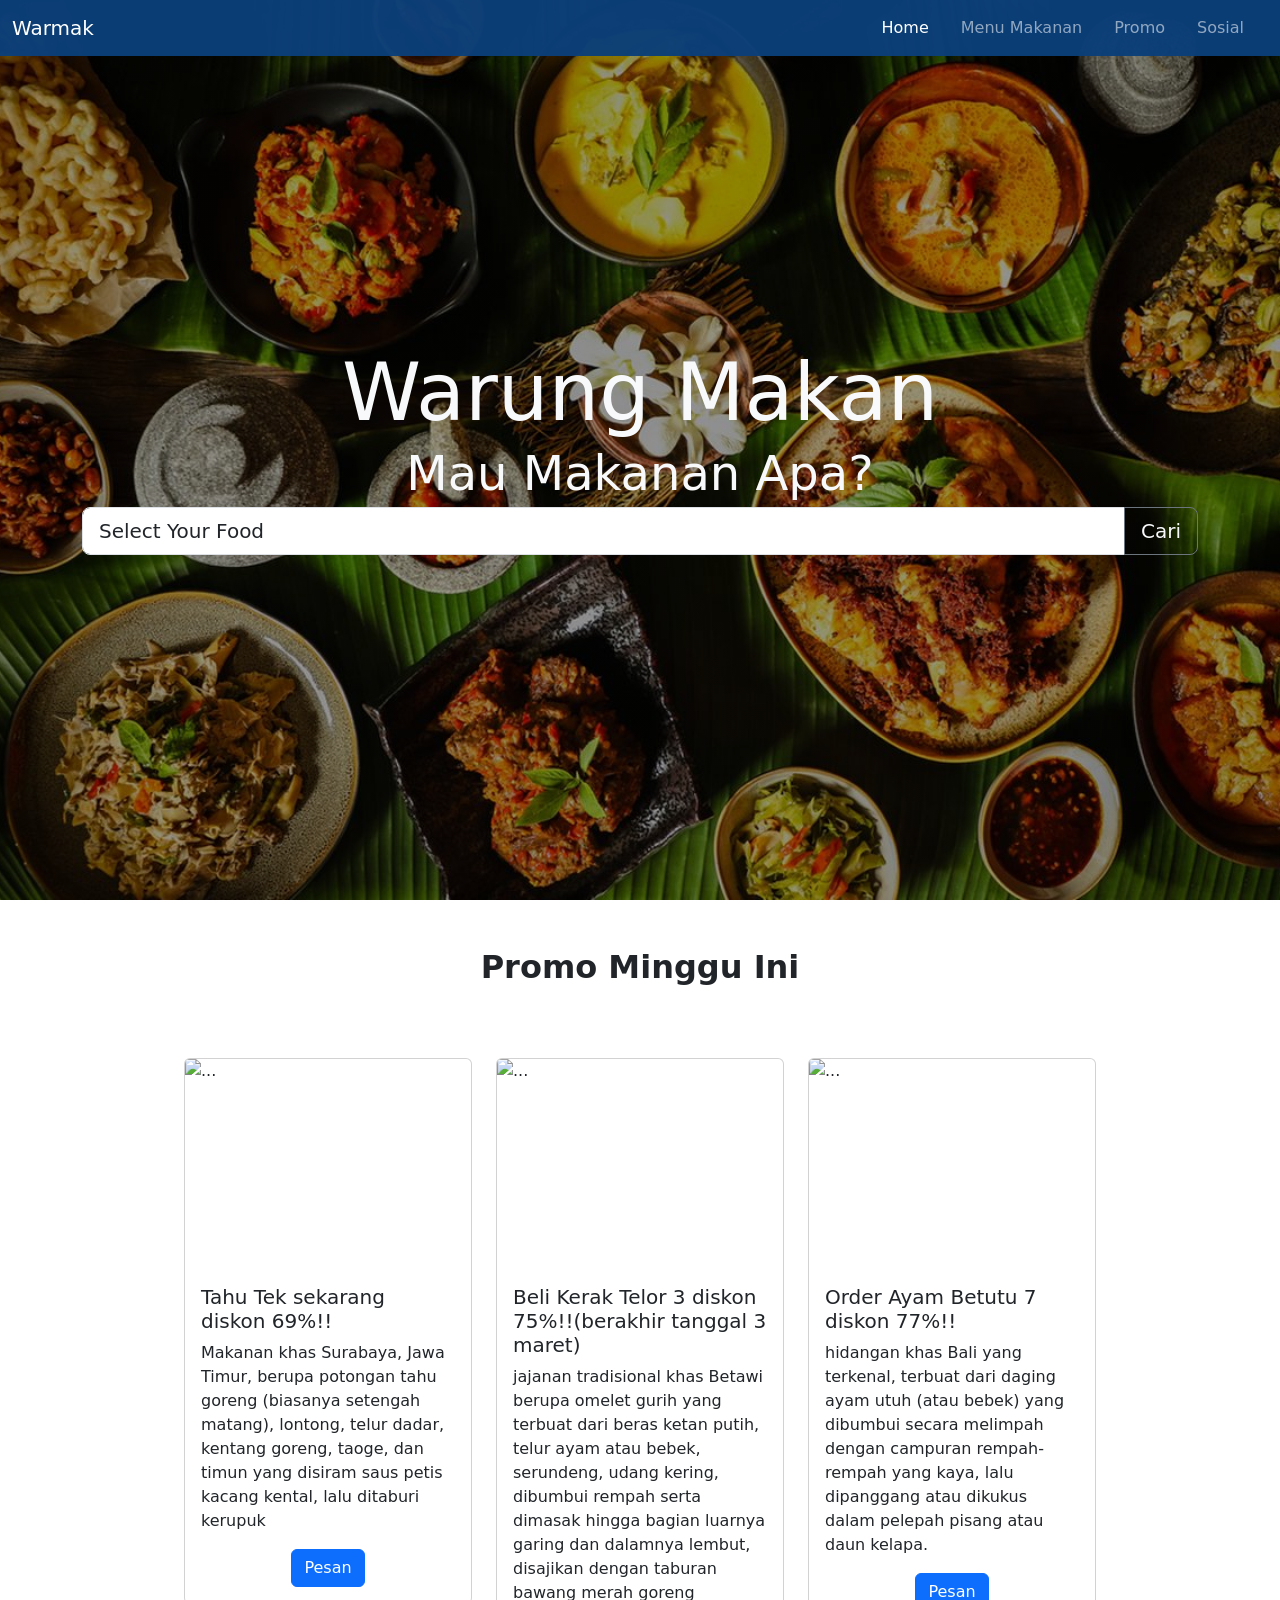
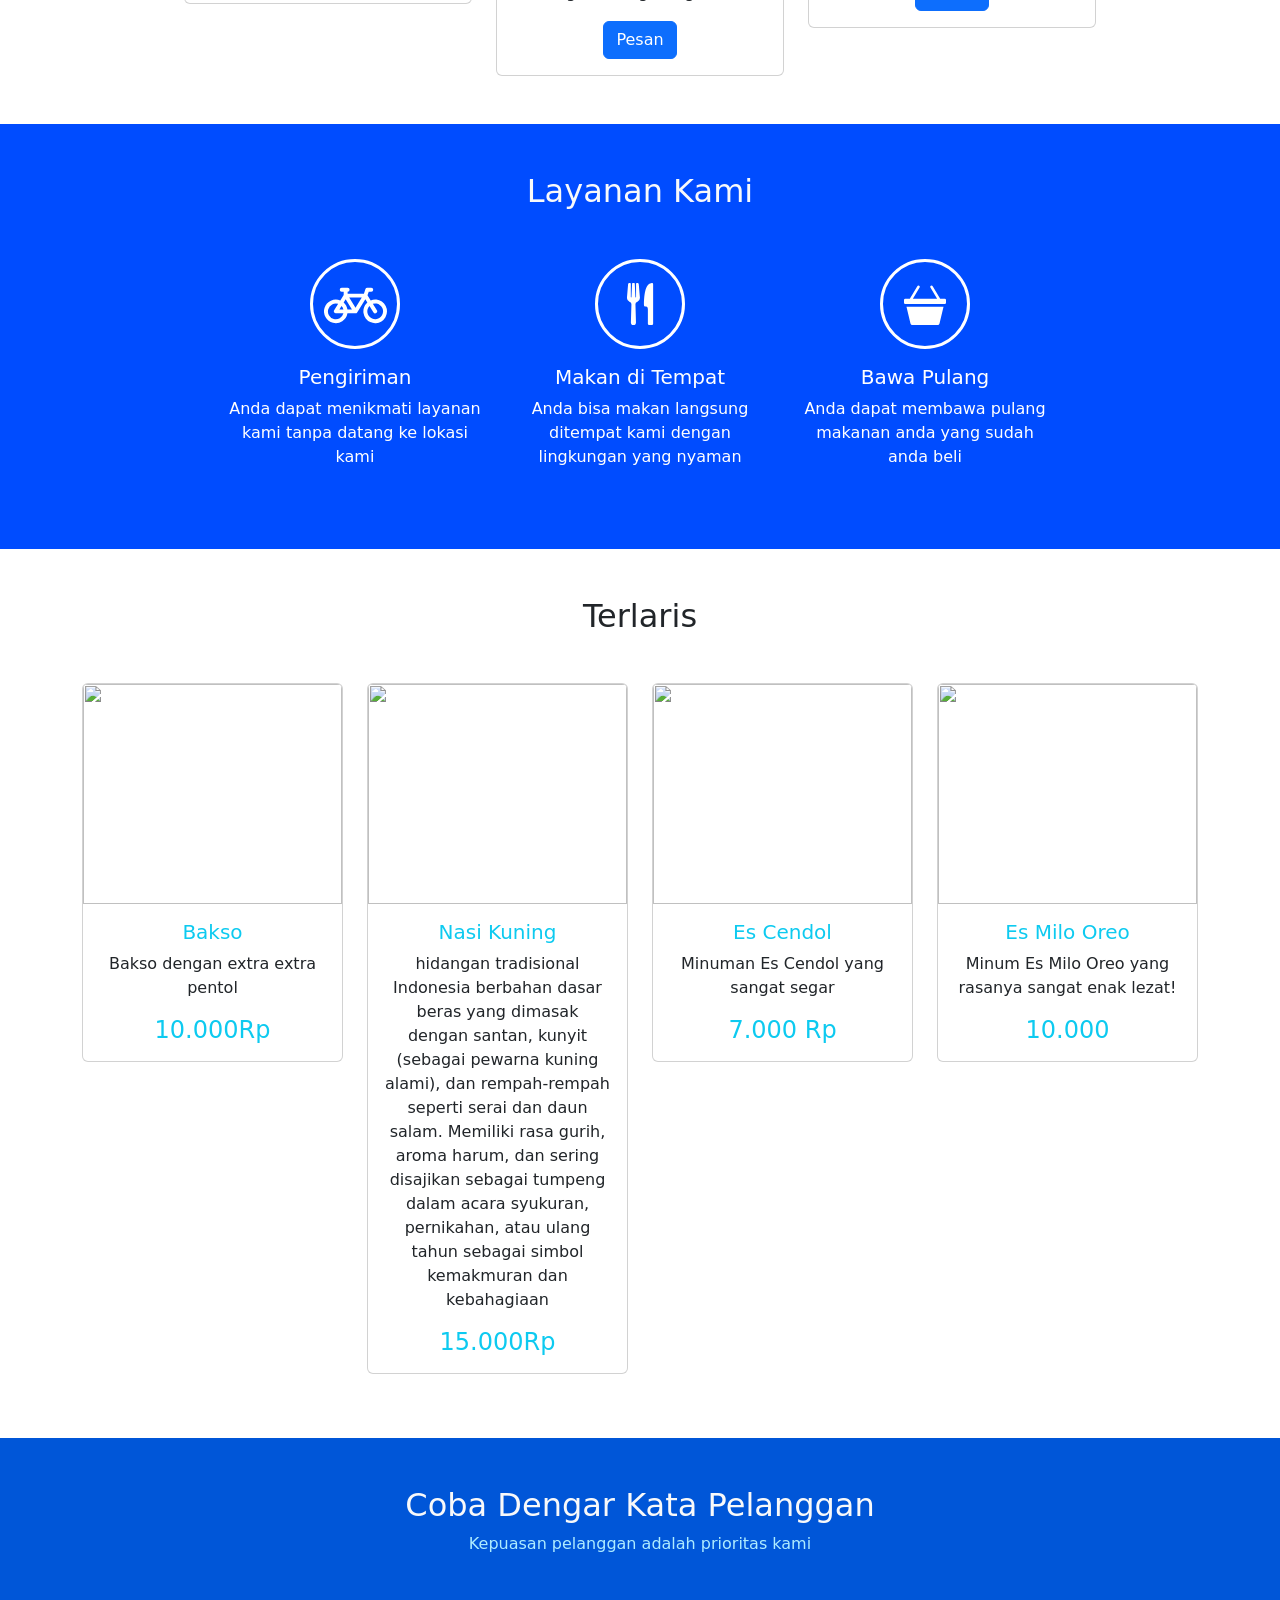
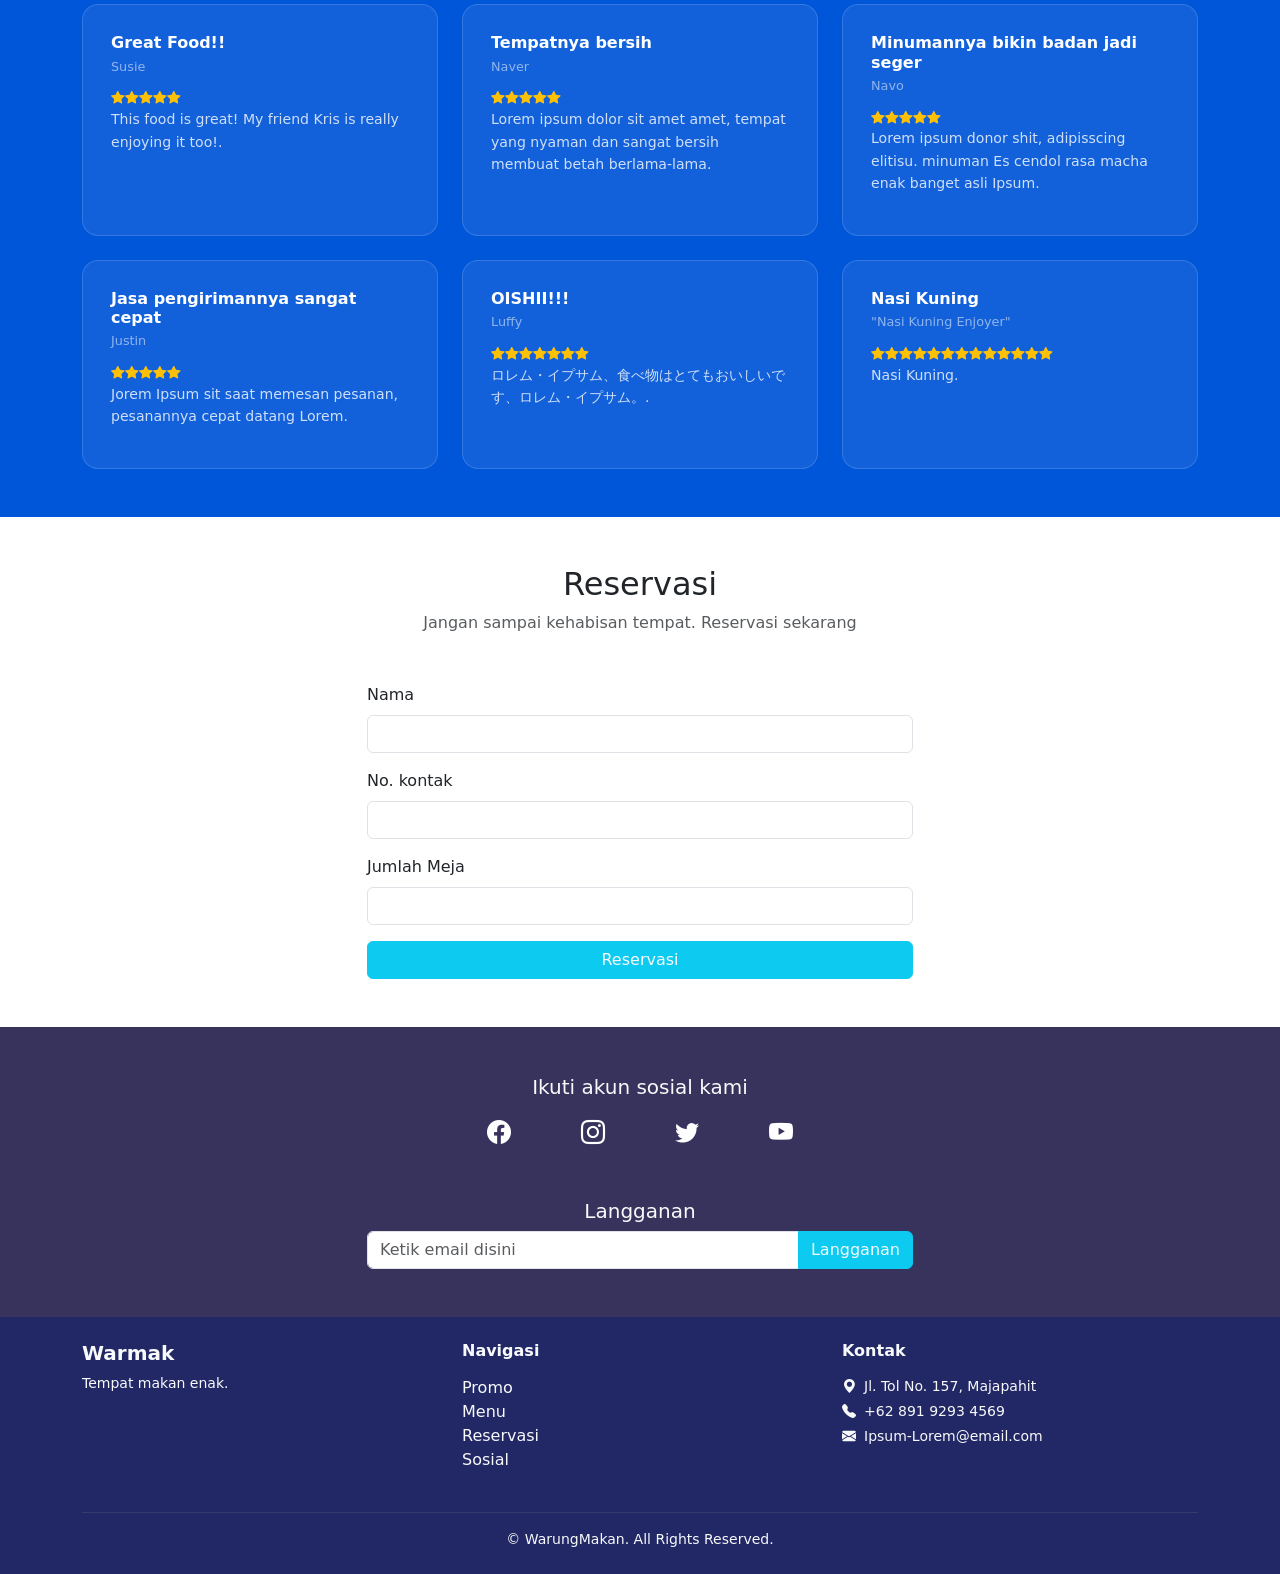
==== commit 00ce7c1d: "Add files via upload" ====
--- a/index.html
+++ b/index.html
@@ -1,5 +1,5 @@
 <!doctype html>
-<html lang="en">
+<html lang="id">
 
 <head>
   <meta charset="utf-8">
@@ -24,10 +24,10 @@
         <a class="navbar-brand me-auto" href="#">Warmak</a>
         <ul class="navbar-nav">
           <li class="nav-item me-3">
-            <a class="nav-link" aria-current="page" href="#">Home</a>
+            <a class="nav-link active" aria-current="page" href="#">Home</a>
           </li>
           <li class="nav-item me-3">
-            <a class="nav-link" href="#">Menu Makanan</a>
+            <a class="nav-link" href="Mekan.html">Menu Makanan</a>
           </li>
           <li class="nav-item me-3">
             <a class="nav-link" href="#">Promo</a>
@@ -270,7 +270,7 @@
           <div class="testimony-card">
             <div class="quote-icon"></div>
             <h5>Tempatnya bersih</h5>
-            <div class="author">Vrena</div>
+            <div class="author">Naver</div>
             <div class="stars">
               <i class="bi bi-star-fill"></i><i class="bi bi-star-fill"></i><i class="bi bi-star-fill"></i><i
                 class="bi bi-star-fill"></i><i class="bi bi-star-fill"></i>
--- a/CSs.css
+++ b/CSs.css
@@ -107,3 +107,9 @@
     color: #ff0000;
 }
 
+.mekan-banner{
+    height: 50vh;
+    background: linear-gradient(rgba(0,0,0,0.7), rgba(0,0,0,0.7)), url(PARIS.PNG);
+    background-size: cover;
+    background-position: center;
+}
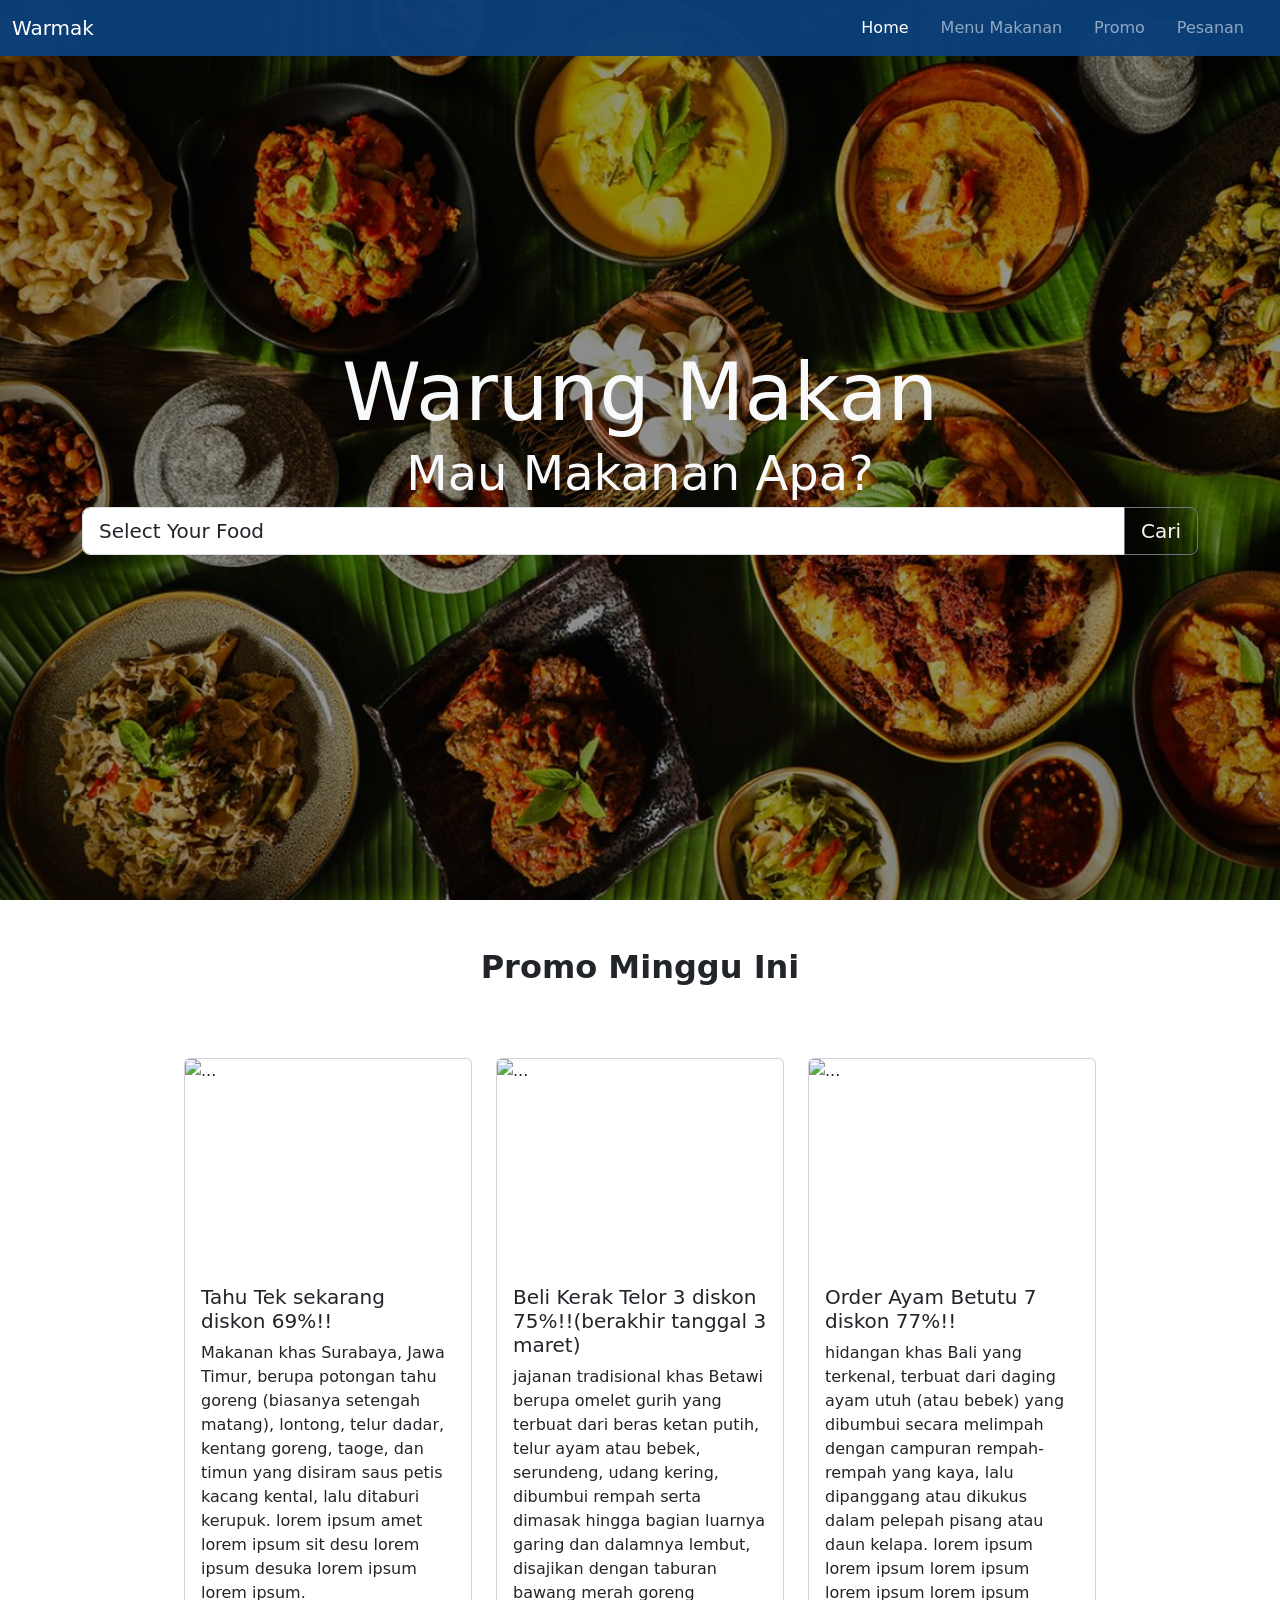
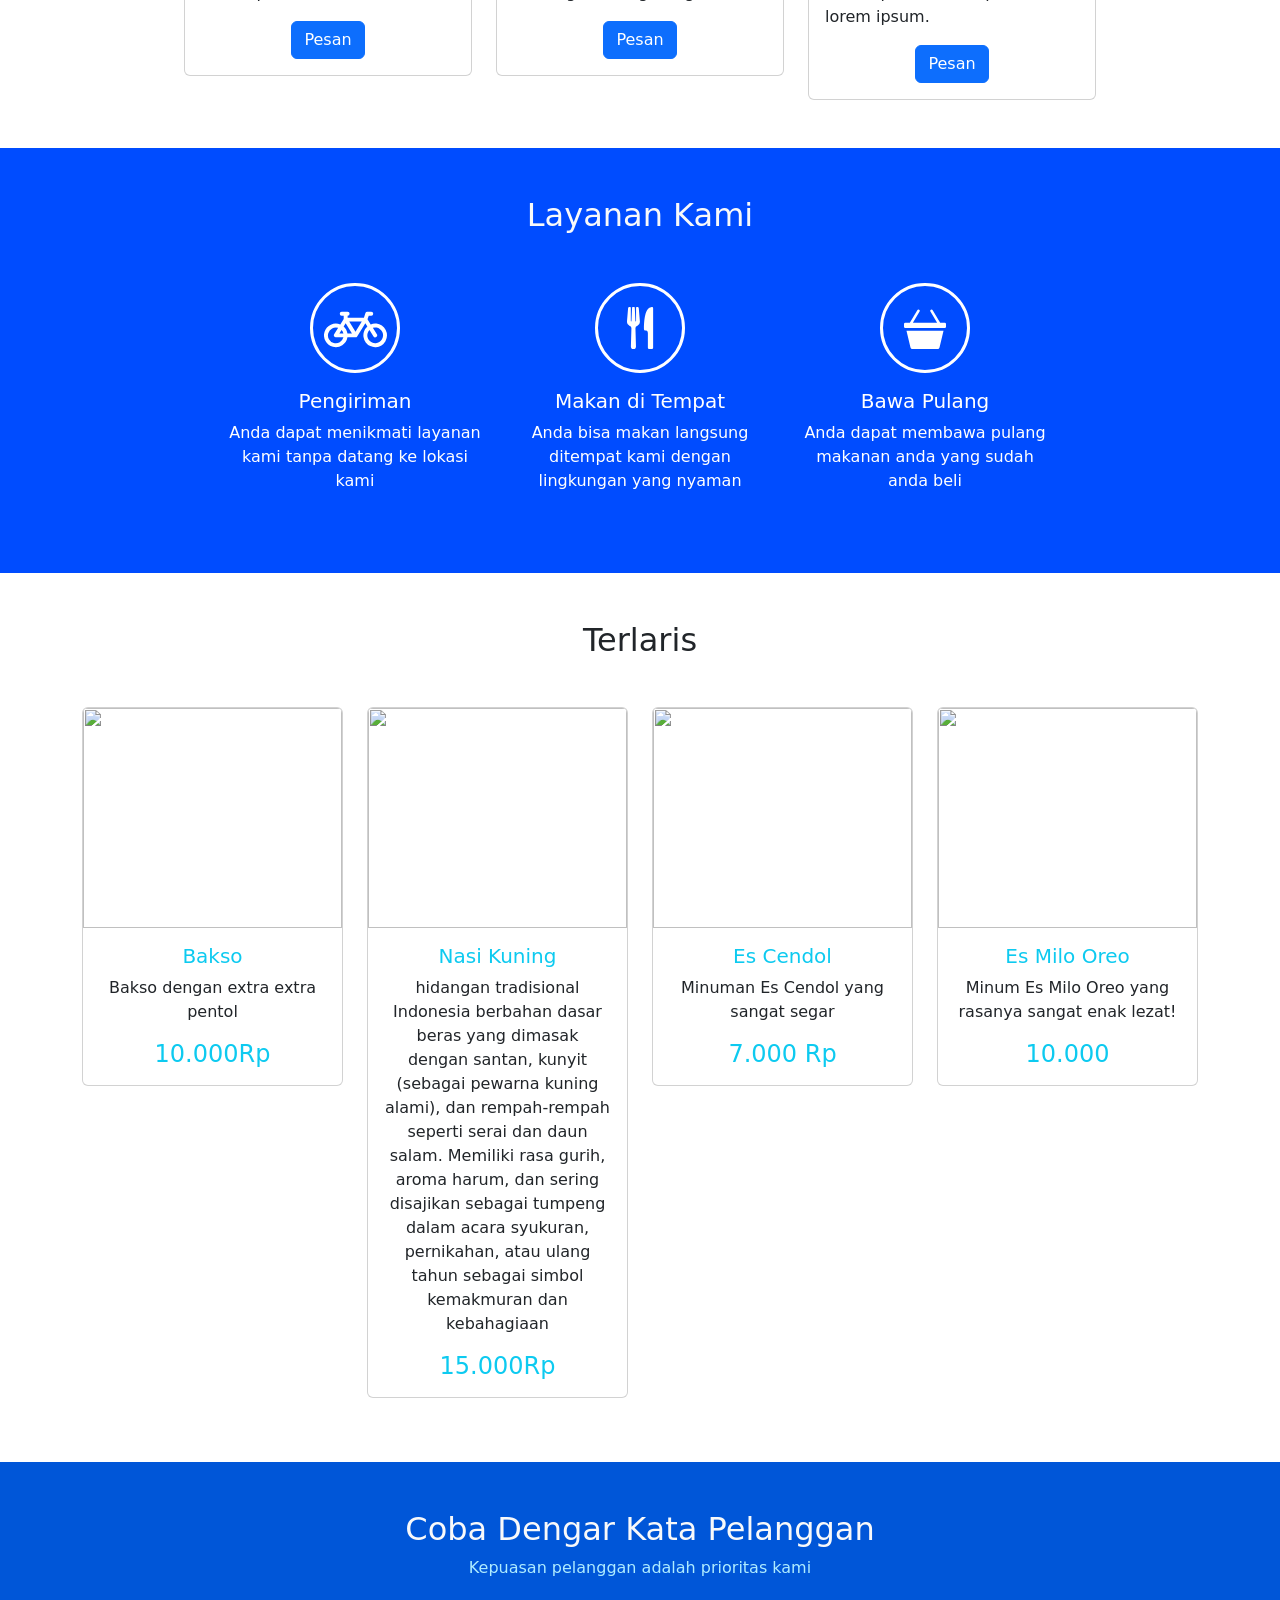
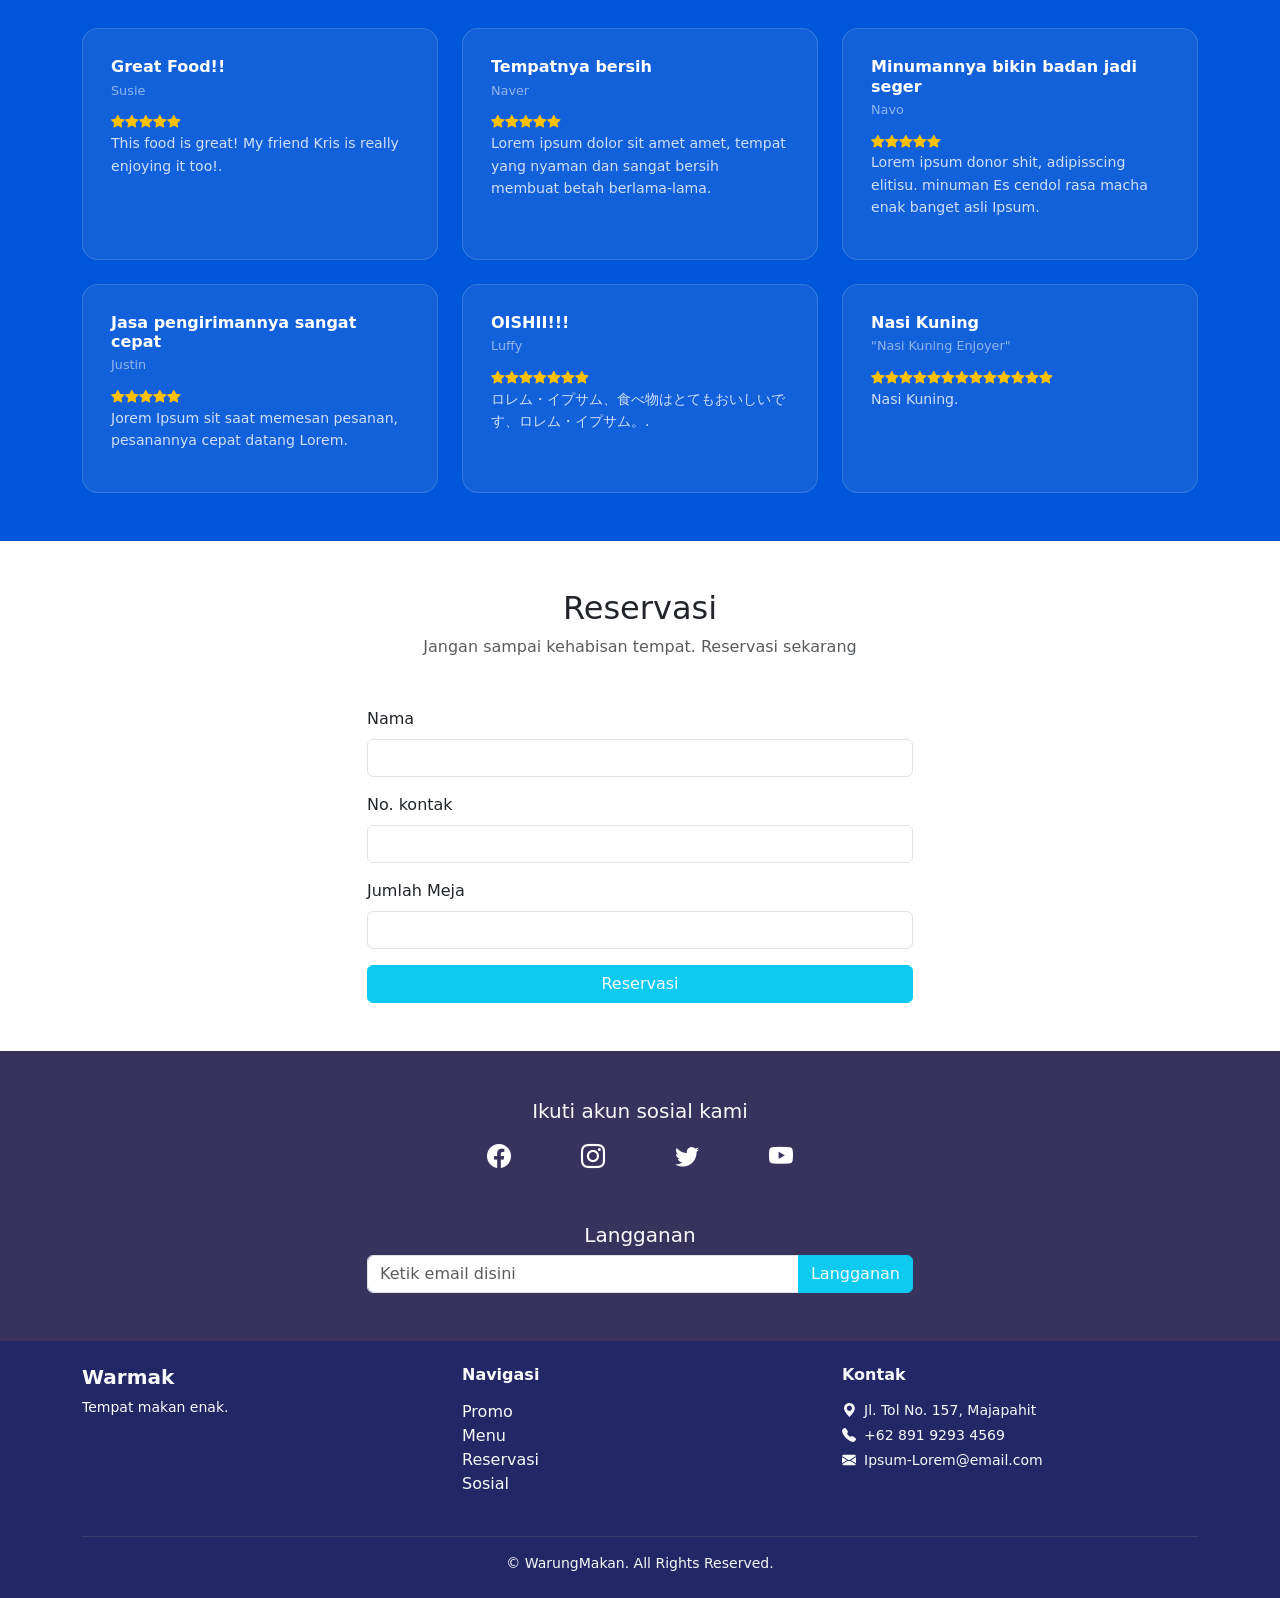
==== commit 1692e761: "Add files via upload" ====
--- a/index.html
+++ b/index.html
@@ -30,10 +30,10 @@
             <a class="nav-link" href="Mekan.html">Menu Makanan</a>
           </li>
           <li class="nav-item me-3">
-            <a class="nav-link" href="#">Promo</a>
+            <a class="nav-link" href="Promo.html">Promo</a>
           </li>
           <li class="nav-item me-3">
-            <a class="nav-link" href="#">Sosial</a>
+            <a class="nav-link" href="Pesanan.html">Pesanan</a>
           </li>
         </ul>
       </div>
@@ -73,7 +73,9 @@
               class="card-img-top" style="height: 210px; object-fit: cover;" alt="...">
             <div class="card-body">
               <h5 class="card-title">Tahu Tek sekarang diskon 69%!!</h5>
-              <p class="card-text">Makanan khas Surabaya, Jawa Timur, berupa potongan tahu goreng (biasanya setengah matang), lontong, telur dadar, kentang goreng, taoge, dan timun yang disiram saus petis kacang kental, lalu ditaburi kerupuk</p>
+              <p class="card-text">Makanan khas Surabaya, Jawa Timur, berupa potongan tahu goreng (biasanya setengah matang), lontong, telur dadar, 
+                kentang goreng, taoge, dan timun yang disiram saus petis kacang kental, lalu ditaburi kerupuk. lorem ipsum amet lorem ipsum sit desu lorem ipsum desuka
+                lorem ipsum lorem ipsum.</p>
               <div class="text-center">
                 <a href="#" class="btn btn-primary">Pesan</a>
               </div>
@@ -106,7 +108,7 @@
               <h5 class="card-title">Order Ayam Betutu 7 diskon 77%!!</h5>
               <p class="card-text">hidangan khas Bali yang terkenal, terbuat dari daging ayam utuh (atau bebek) yang
                 dibumbui secara melimpah dengan campuran rempah-rempah yang kaya, lalu dipanggang atau dikukus dalam
-                pelepah pisang atau daun kelapa. </p>
+                pelepah pisang atau daun kelapa. lorem ipsum lorem ipsum lorem ipsum lorem ipsum lorem ipsum lorem ipsum.</p>
               <div class="text-center">
                 <a href="#" class="btn btn-primary">Pesan</a>
               </div>
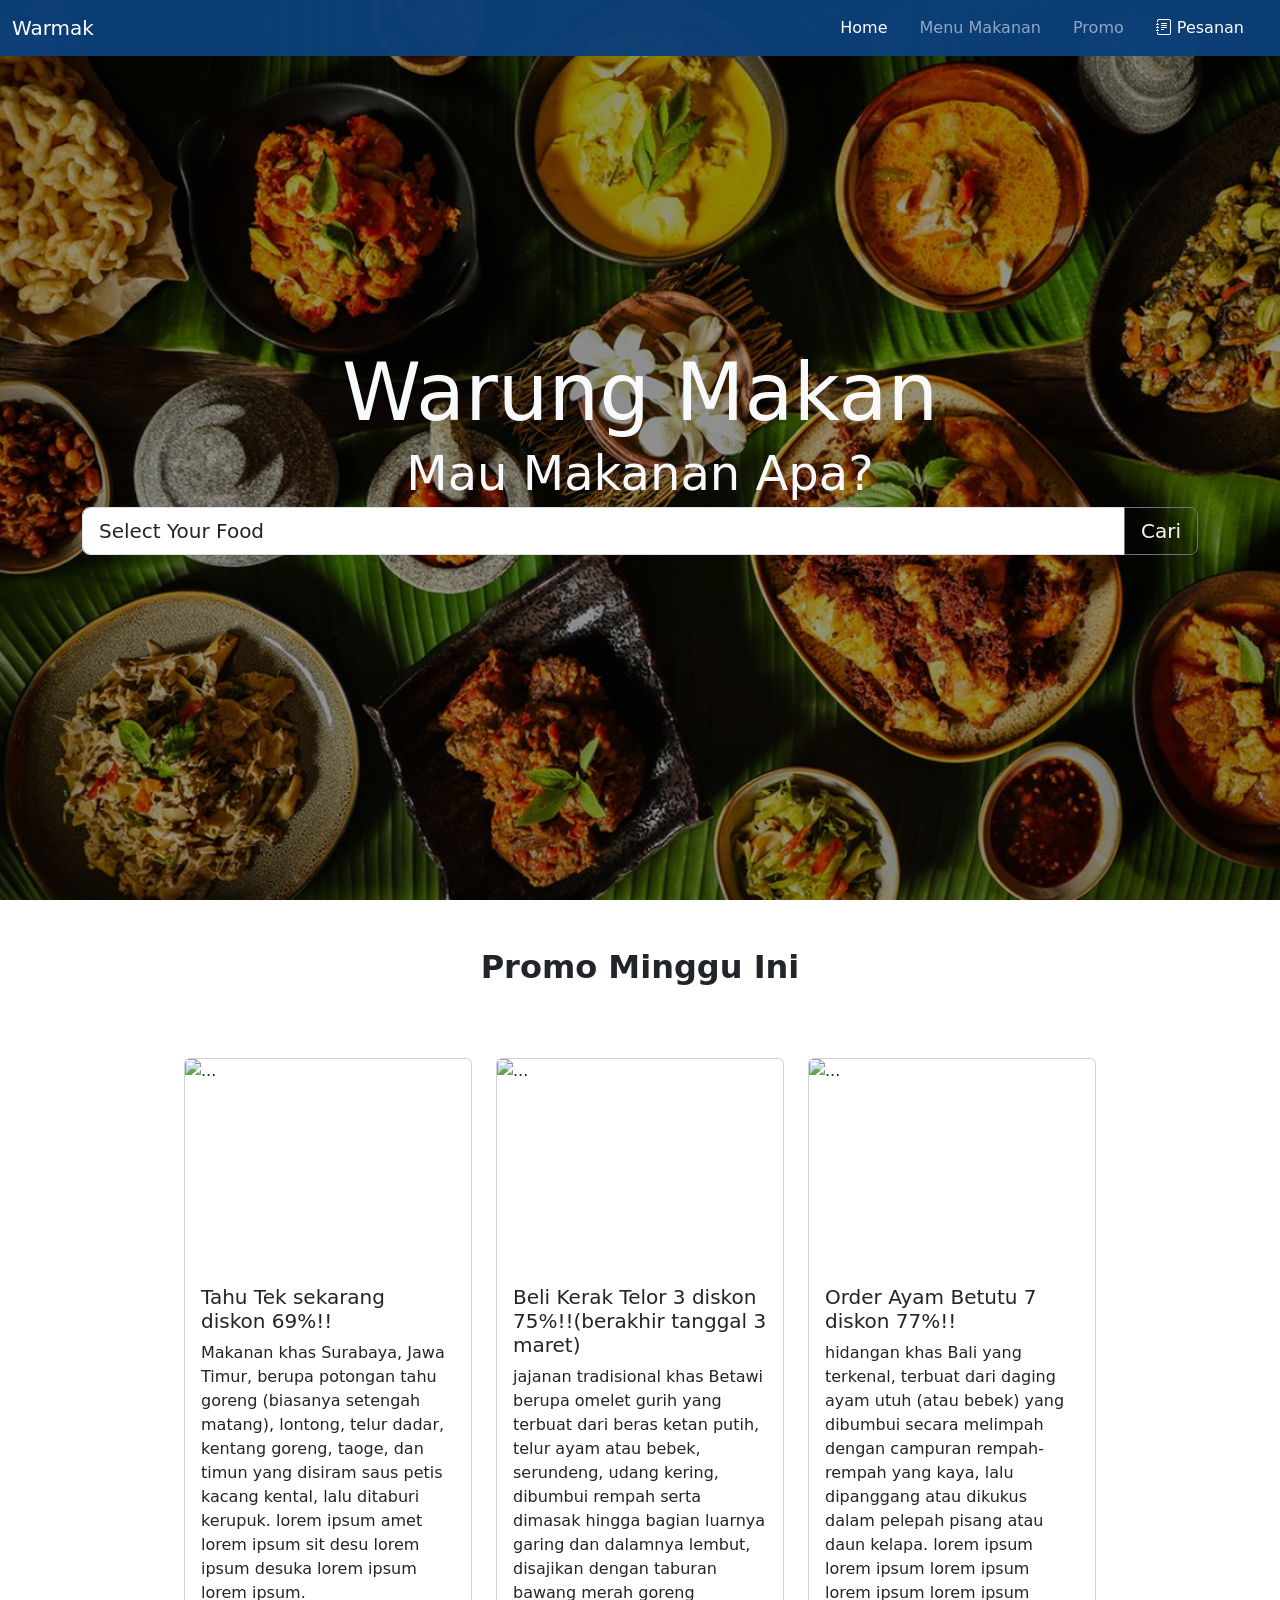
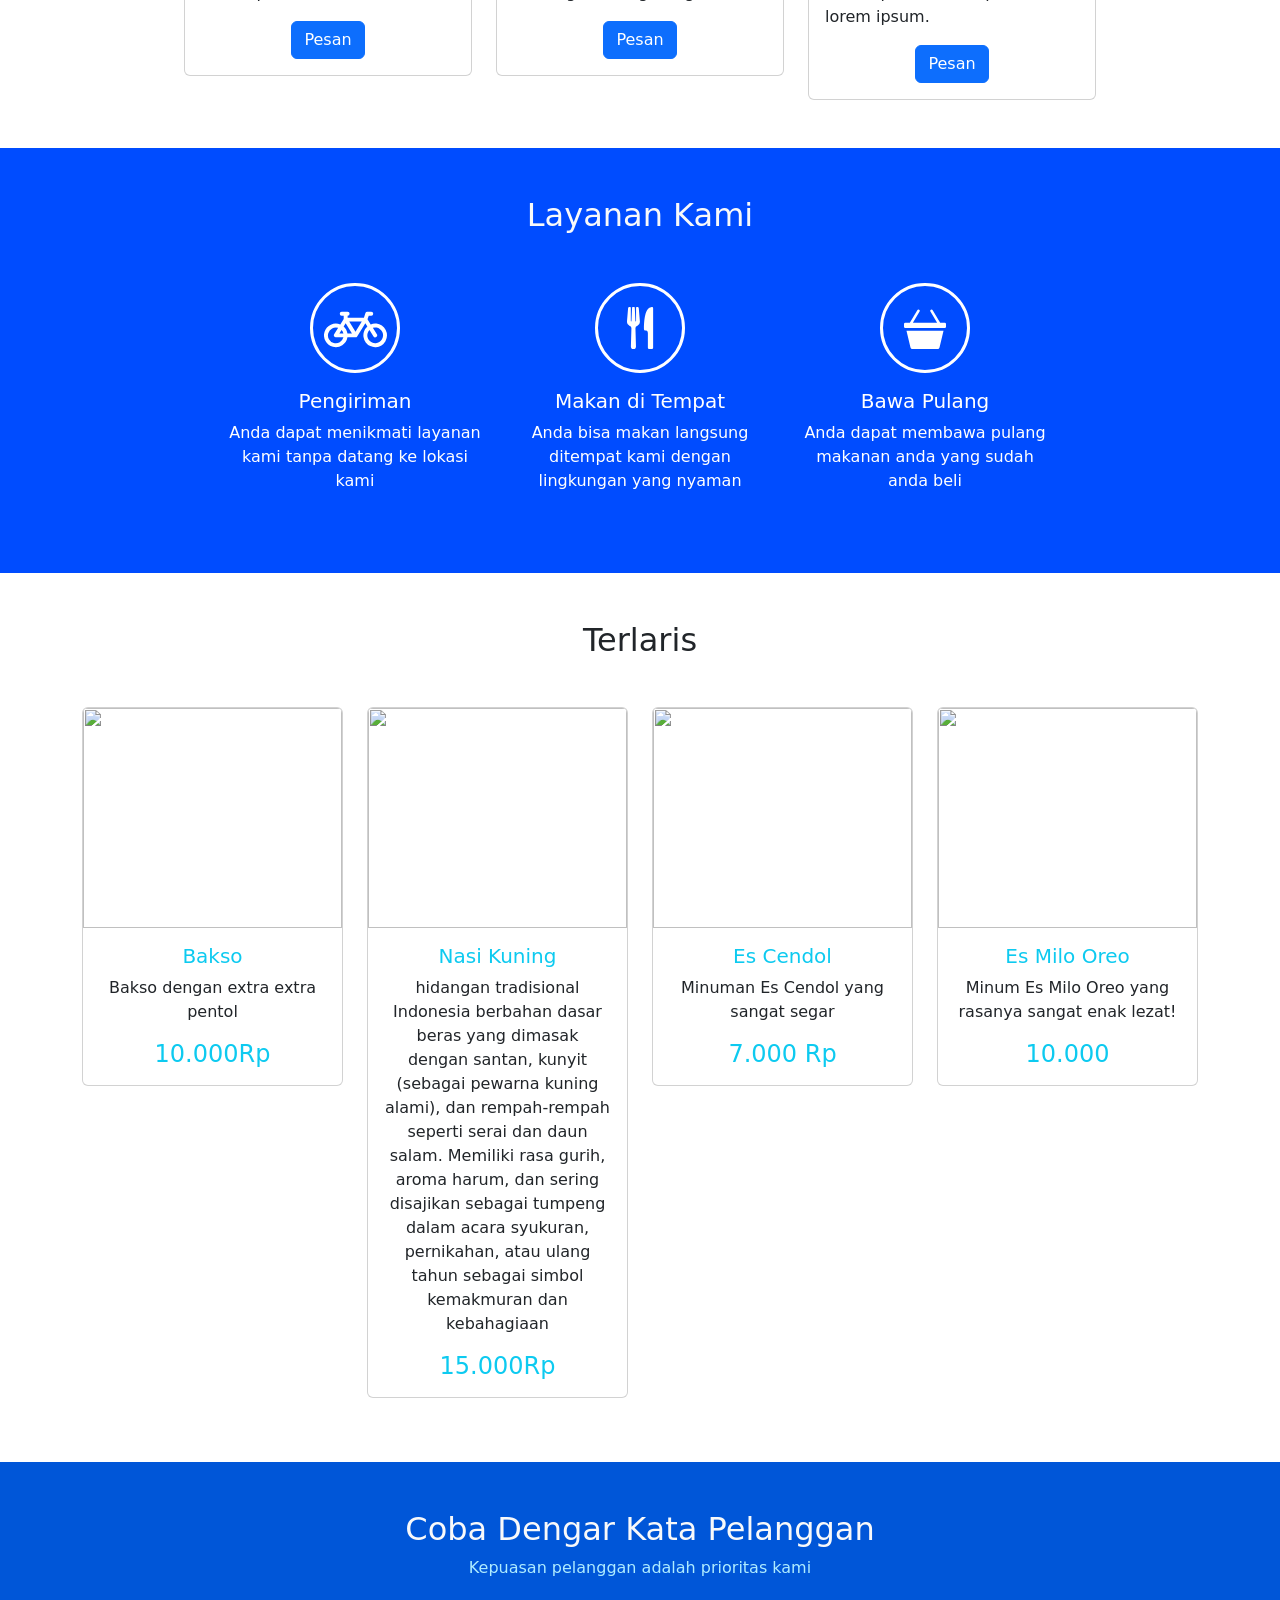
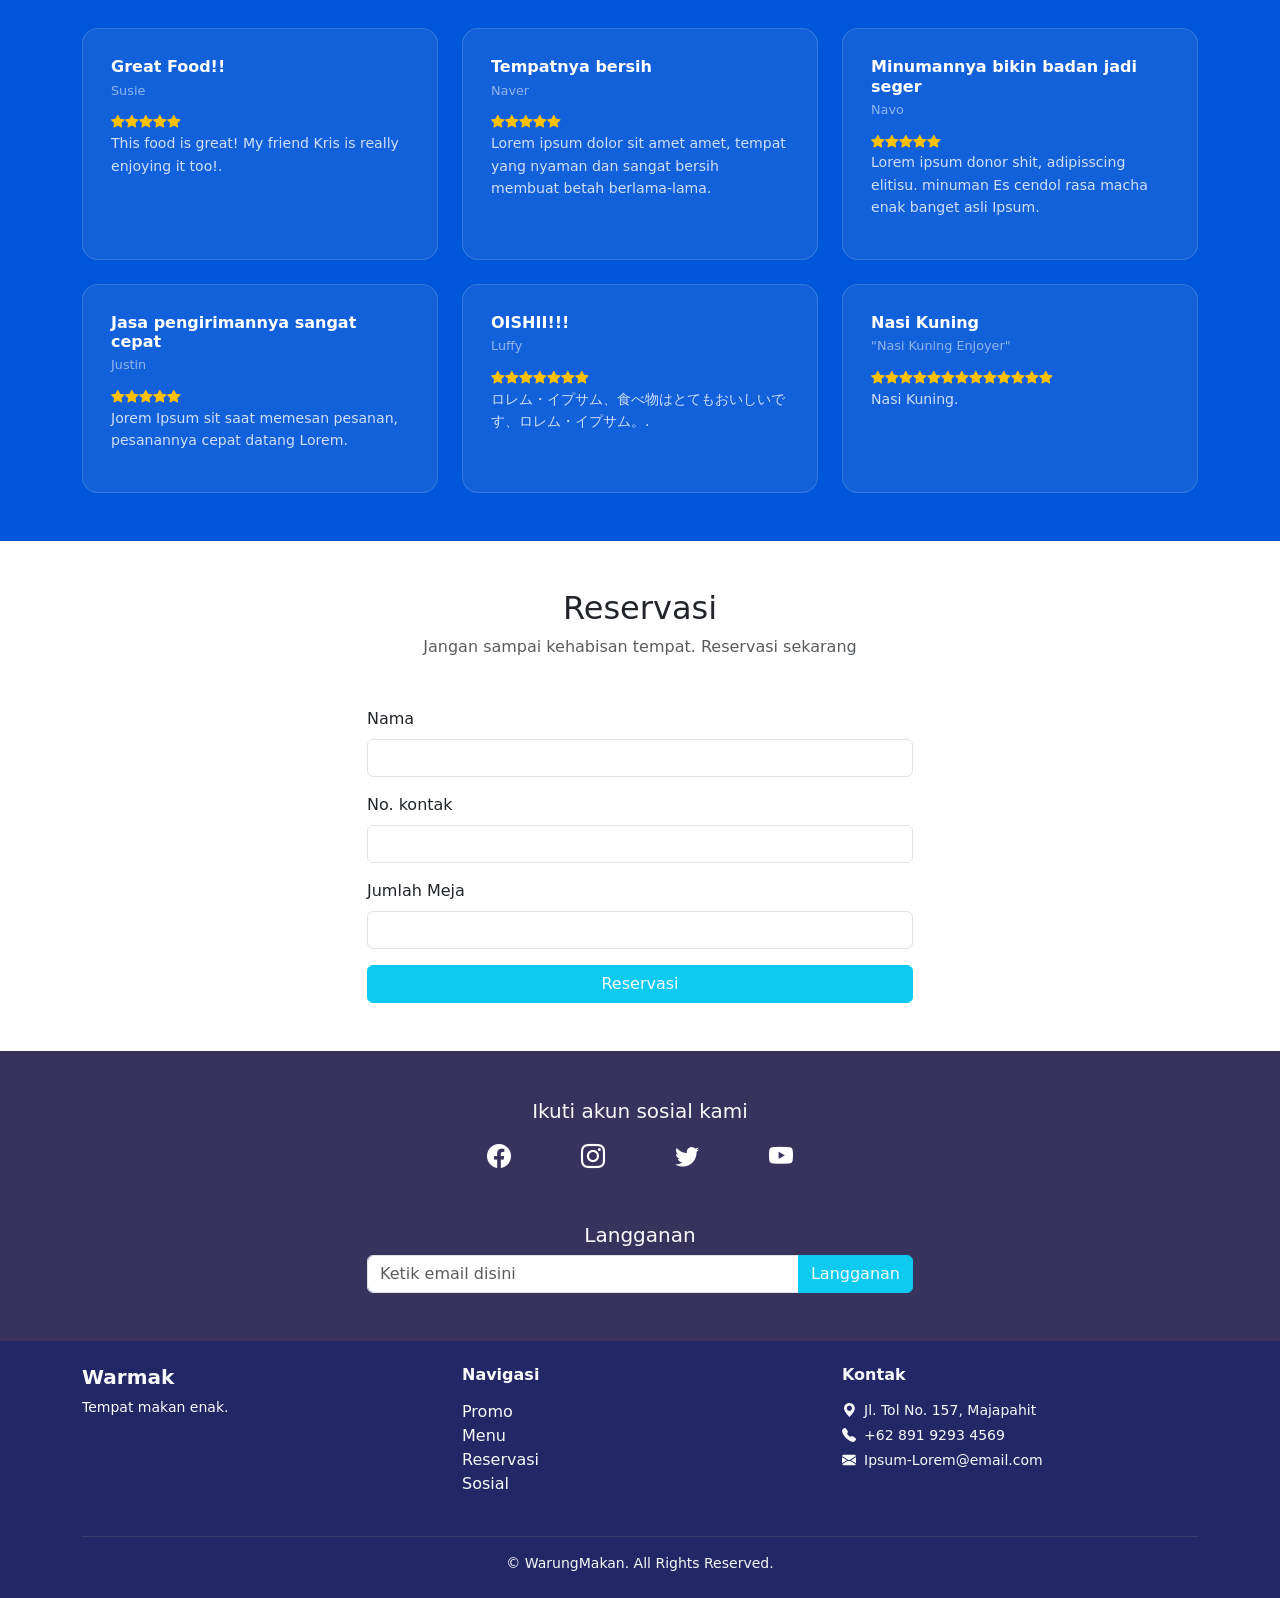
==== commit 7580ee91: "Update index.html" ====
--- a/index.html
+++ b/index.html
@@ -33,7 +33,7 @@
             <a class="nav-link" href="Promo.html">Promo</a>
           </li>
           <li class="nav-item me-3">
-            <a class="nav-link" href="Pesanan.html">Pesanan</a>
+            <a class="nav-link active" aria-current="page" href="#"><i class="bi bi-journal-text"></i> Pesanan</a>
           </li>
         </ul>
       </div>
@@ -462,4 +462,4 @@
     crossorigin="anonymous"></script>
 </body>
 
-</html>+</html>
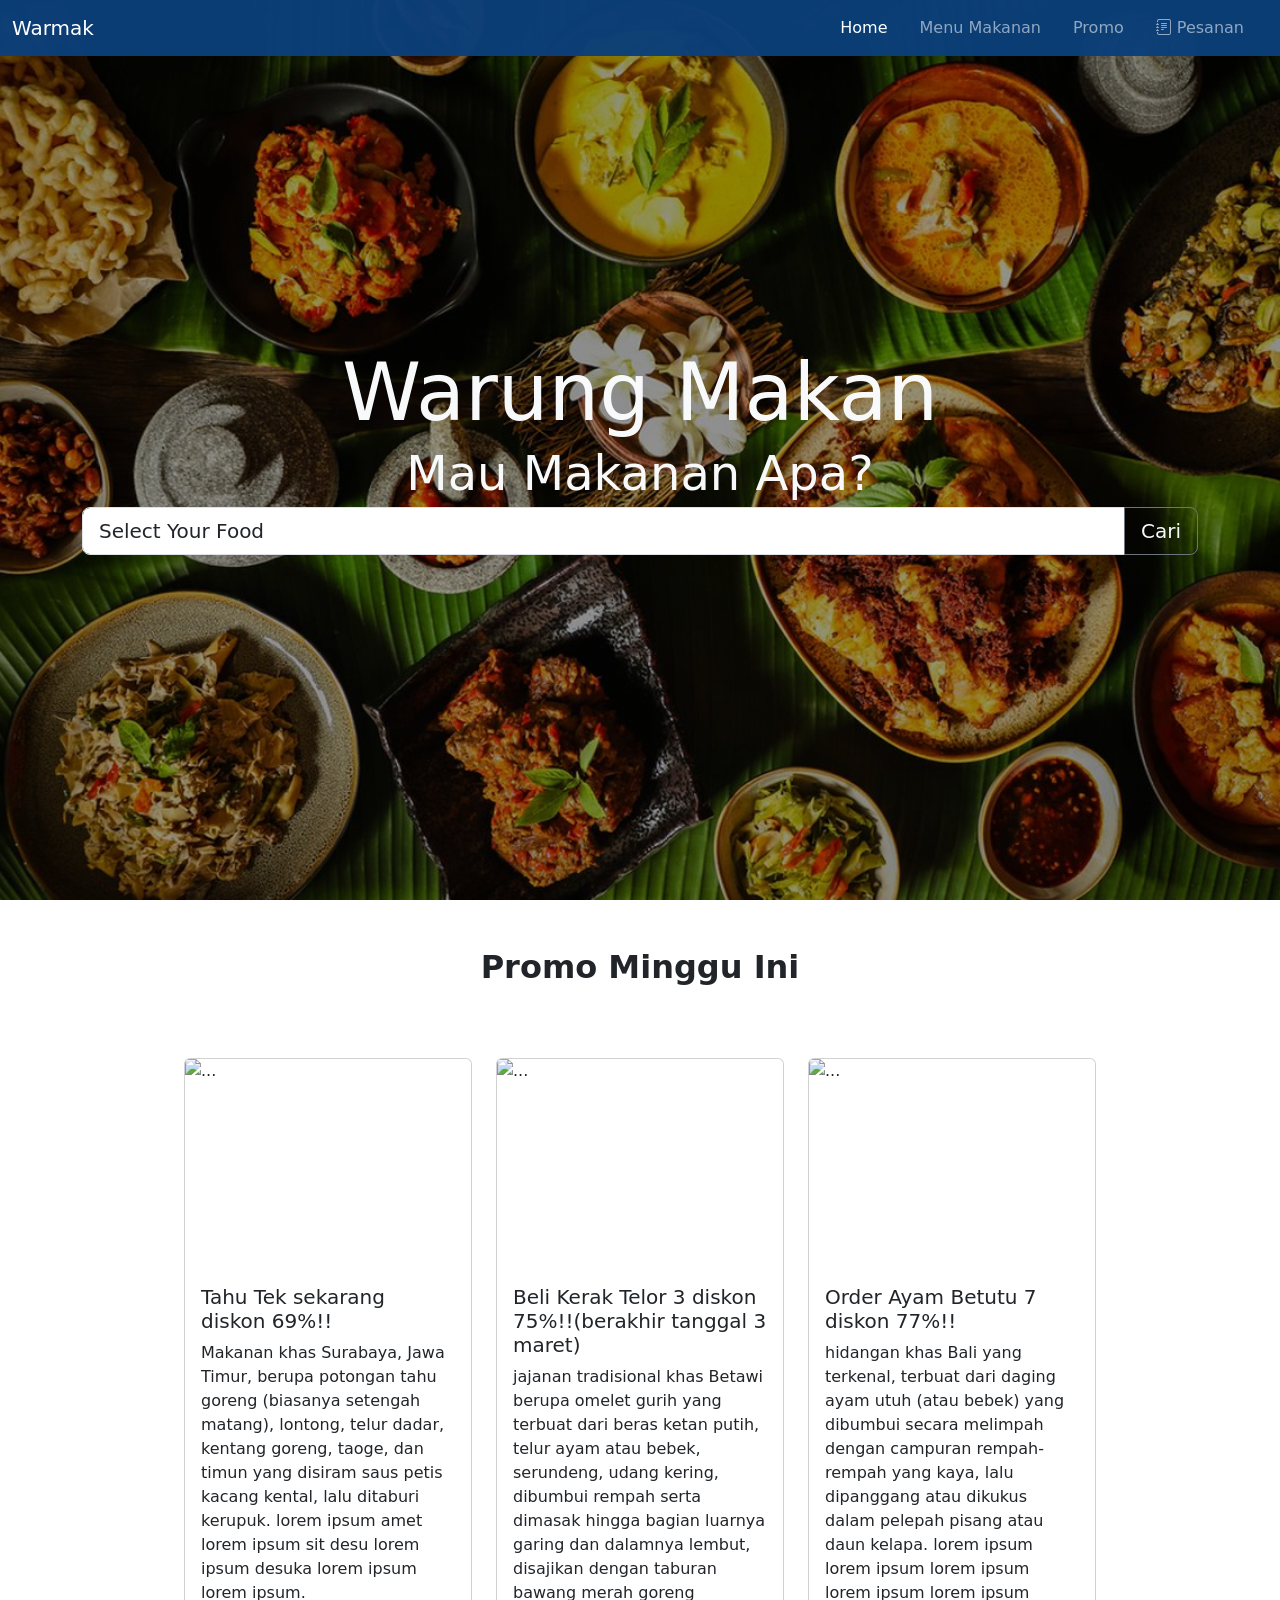
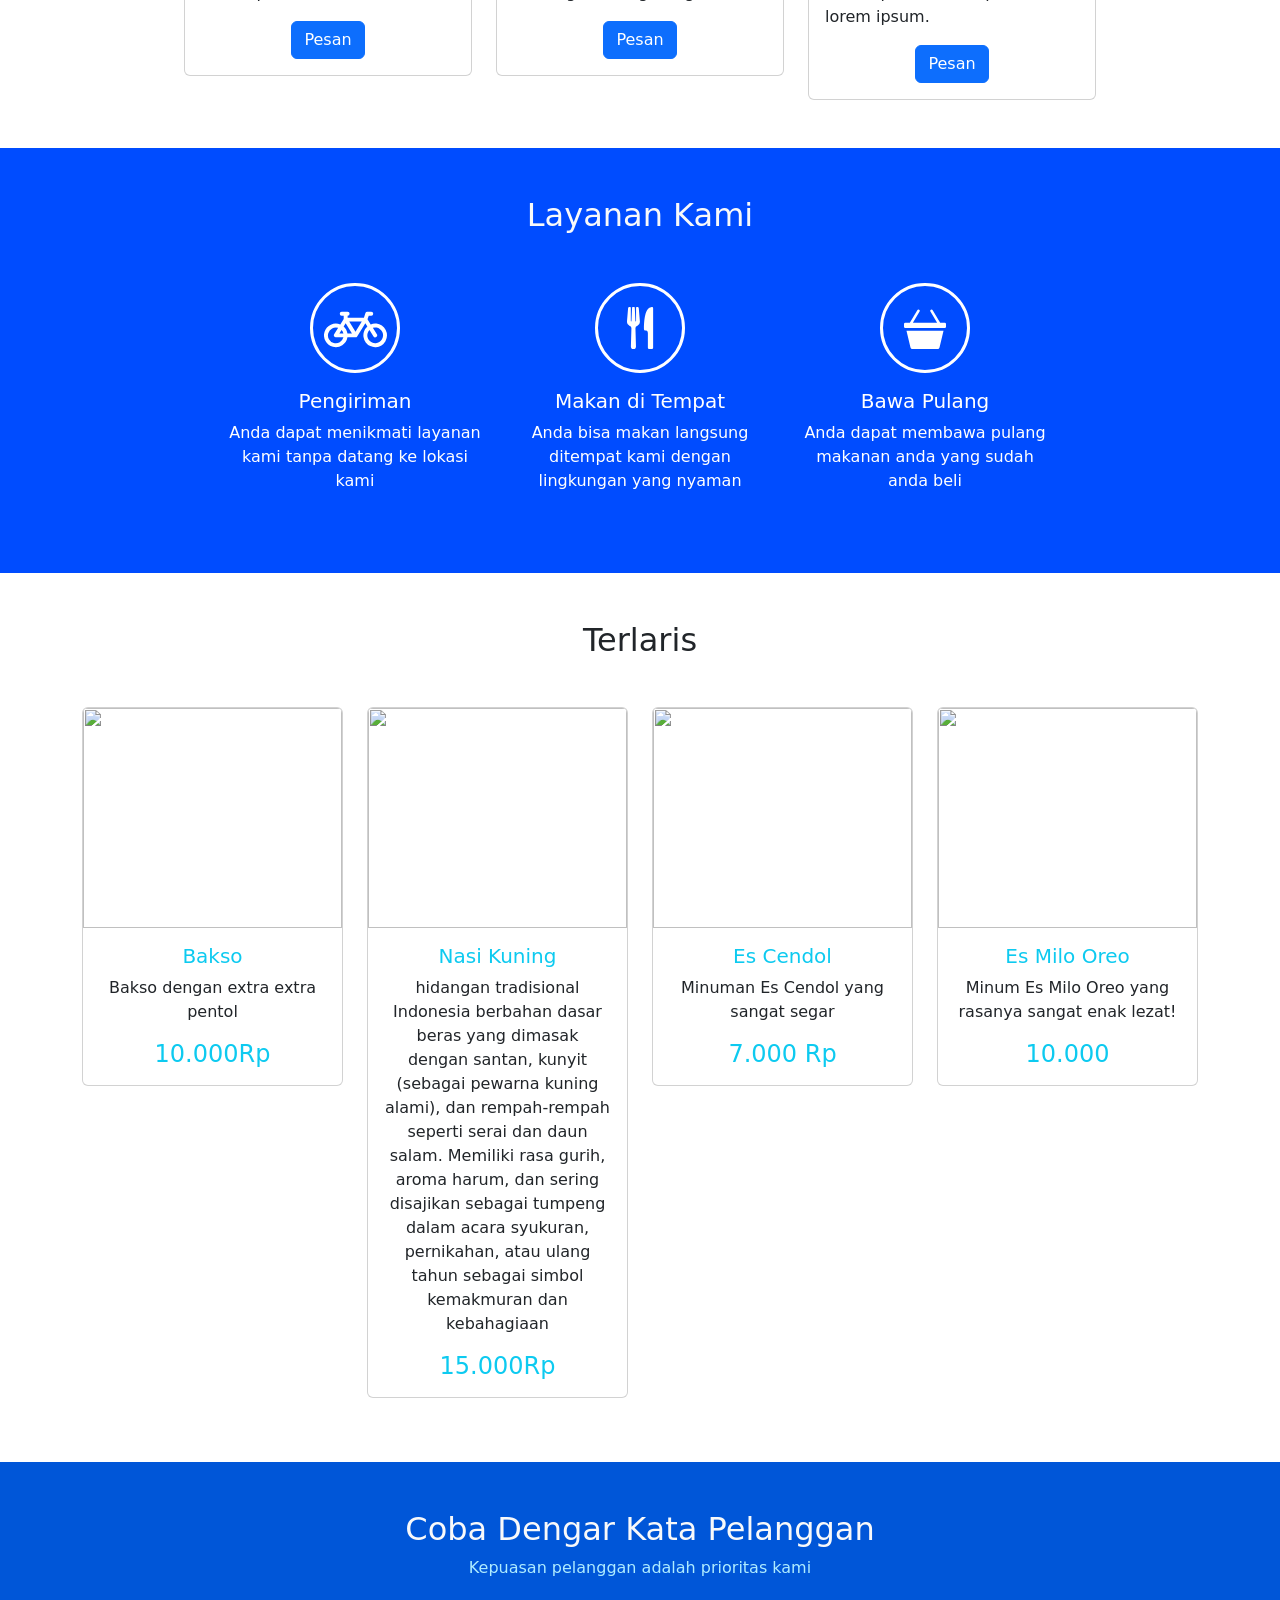
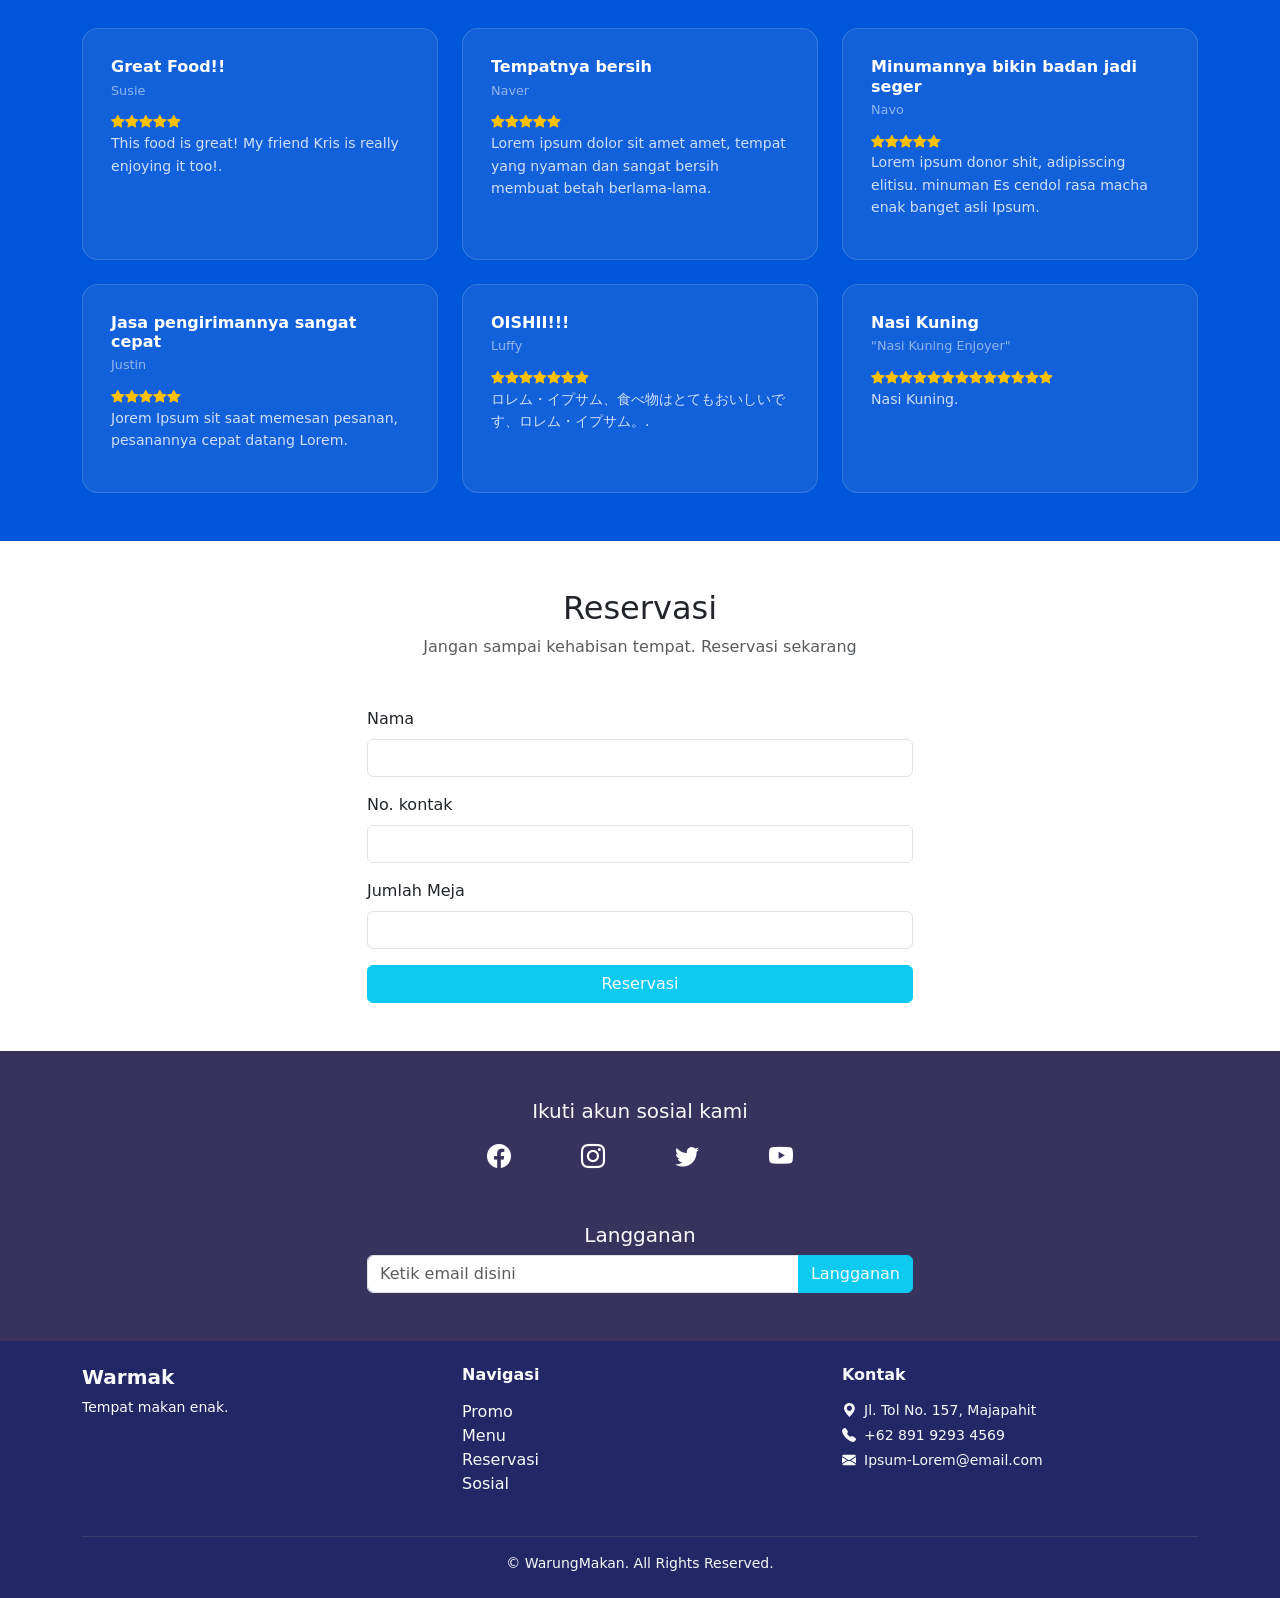
==== commit ca21ff66: "Update index.html" ====
--- a/index.html
+++ b/index.html
@@ -33,7 +33,7 @@
             <a class="nav-link" href="Promo.html">Promo</a>
           </li>
           <li class="nav-item me-3">
-            <a class="nav-link active" aria-current="page" href="#"><i class="bi bi-journal-text"></i> Pesanan</a>
+            <a class="nav-link" href="Pesanan.html"><i class="bi bi-journal-text"></i> Pesanan</a>
           </li>
         </ul>
       </div>
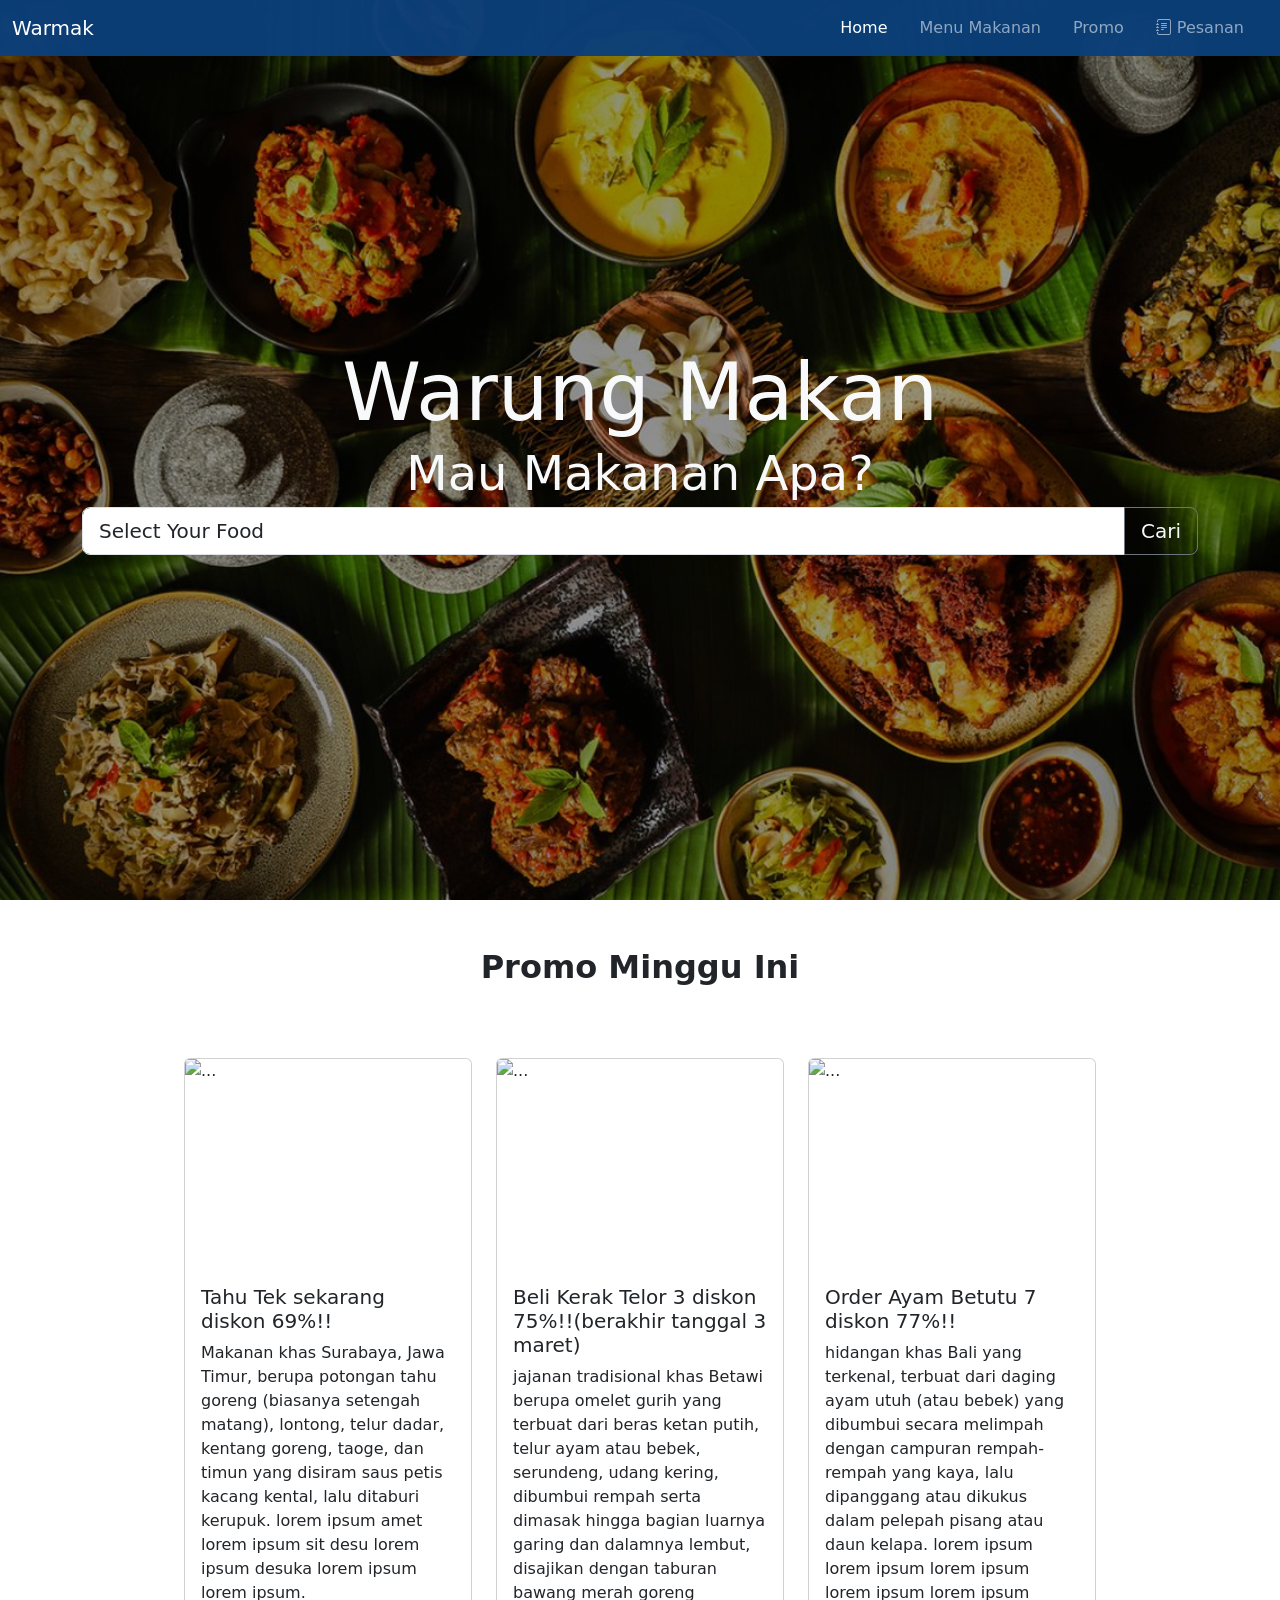
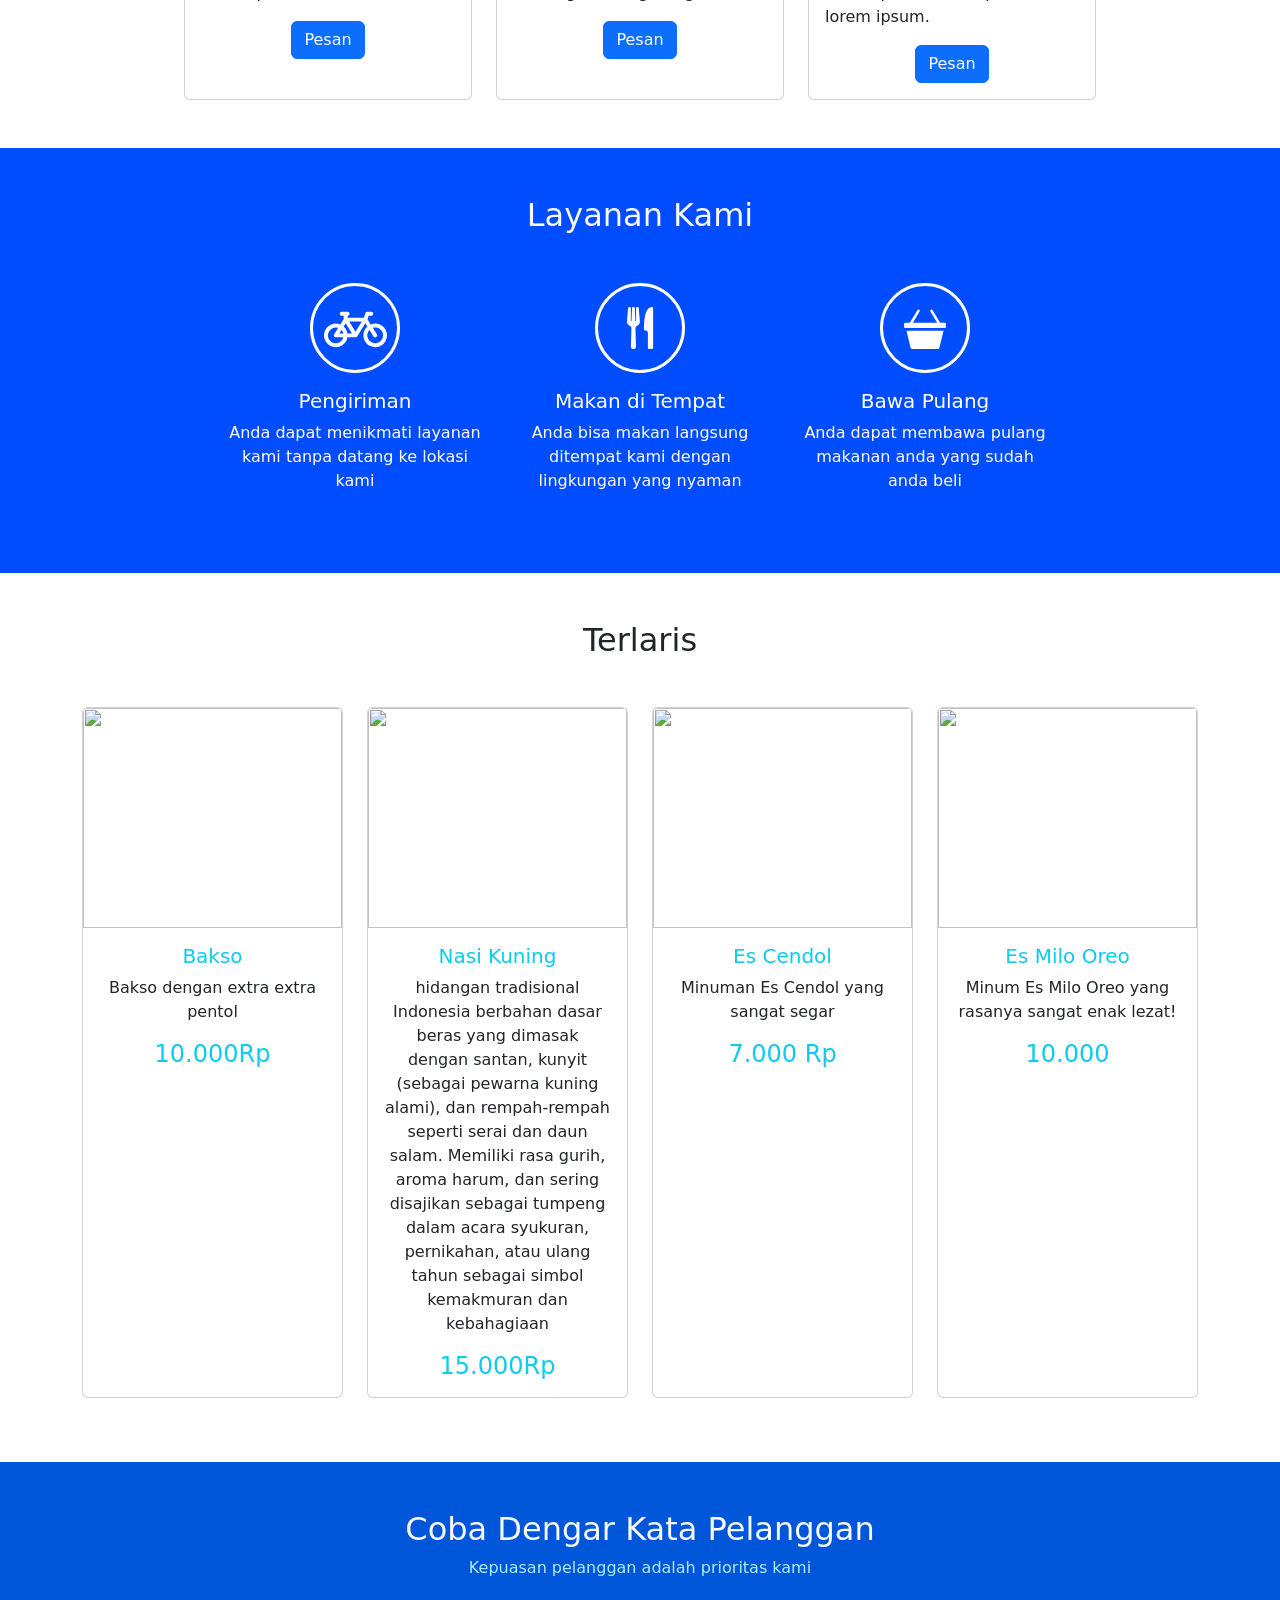
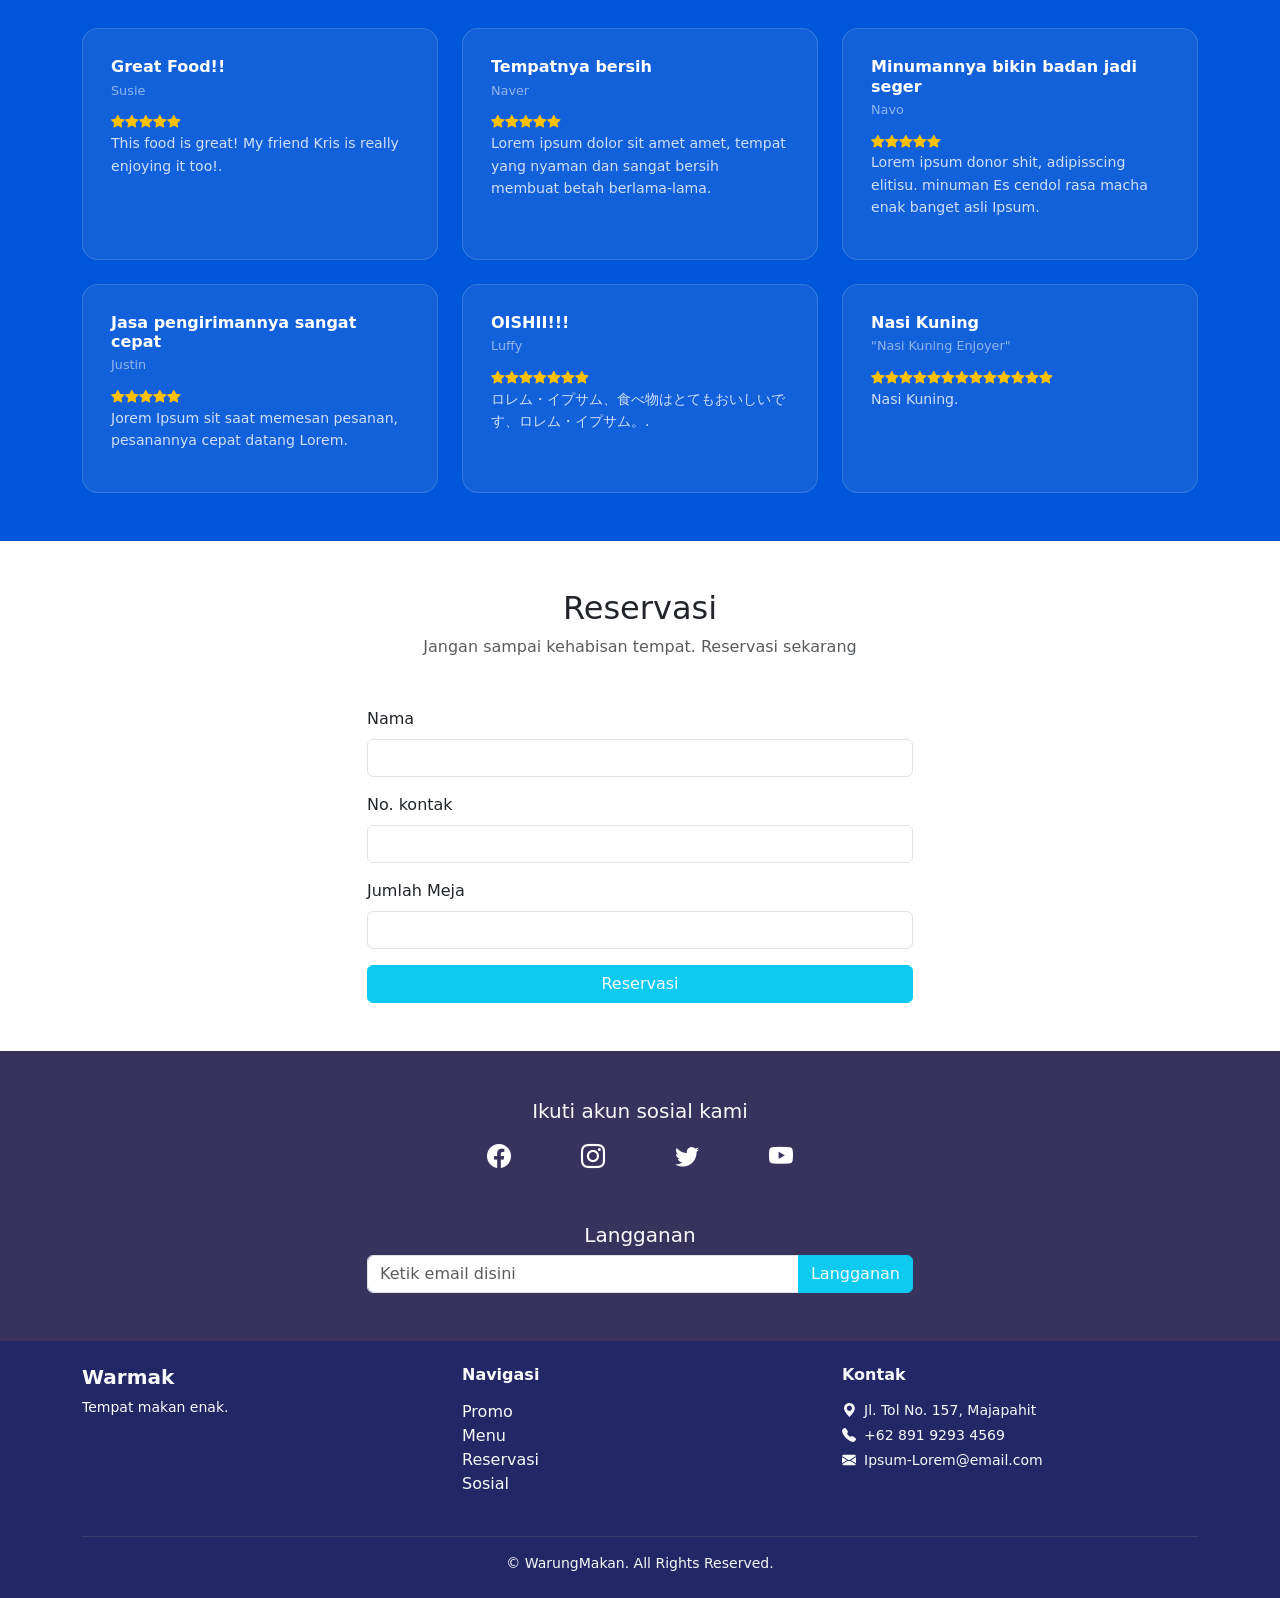
==== commit 50d5ed4c: "Add files via upload" ====
--- a/index.html
+++ b/index.html
@@ -462,4 +462,4 @@
     crossorigin="anonymous"></script>
 </body>
 
-</html>
+</html>
--- a/CSs.css
+++ b/CSs.css
@@ -1,6 +1,6 @@
 .banner {
     height: 100vh;
-    background: linear-gradient(rgba(0,0,0,0.4), rgba(0,0,0,0.4)), url(PARIS.PNG);
+    background: linear-gradient(rgba(0, 0, 0, 0.4), rgba(0, 0, 0, 0.4)), url(PARIS.PNG);
     background-size: cover;
     background-position: center;
 }
@@ -11,6 +11,10 @@
     border: solid #fff 3px;
     border-radius: 50%;
     color: #ffff;
+}
+
+.card {
+    height: 100%;
 }
 
 .hovered-card {
@@ -62,7 +66,7 @@
 
 .testimony-card p {
     font-size: 0.88rem;
-    color:rgba(255, 255, 255, 0.8);
+    color: rgba(255, 255, 255, 0.8);
     line-height: 1.6;
     margin-bottom: 0;
 }
@@ -77,39 +81,108 @@
     background-color: #38335c;
 }
 
-.footer .social-icon{
+.footer .social-icon {
     color: #fff;
     font-size: 1.5rem;
     transition: .3s;
 }
 
-.footer .social-icon:hover{
+.footer .social-icon:hover {
     transform: scale(1.5);
 }
 
-.footer .social-icon:hover .bi-facebook{
+.footer .social-icon:hover .bi-facebook {
     color: #250be9;
 }
 
-.footer .social-icon:hover .bi-instagram{
+.footer .social-icon:hover .bi-instagram {
     color: #ff38a9
 }
 
-.footer .social-icon:hover .bi-twitter-x{
+.footer .social-icon:hover .bi-twitter-x {
     color: #000000;
 }
 
-.footer .social-icon:hover .bi-twitter{
+.footer .social-icon:hover .bi-twitter {
     color: #1d9bf0;
 }
 
-.footer .social-icon:hover .bi-youtube{
+.footer .social-icon:hover .bi-youtube {
     color: #ff0000;
 }
 
-.mekan-banner{
+.mekan-banner {
     height: 50vh;
-    background: linear-gradient(rgba(0,0,0,0.7), rgba(0,0,0,0.7)), url(PARIS.PNG);
+    background: linear-gradient(rgba(0, 0, 0, 0.7), rgba(0, 0, 0, 0.7)), url(PARIS.PNG);
     background-size: cover;
     background-position: center;
+}
+
+.promo-section {
+    animation: fadeSlideIn 0.4s ease both;
+}
+
+@keyframes fadeSlideIn {
+    from {
+        opacity: 0;
+        transform: translateY(20px);
+    }
+
+    to {
+        opacity: 1;
+        transform: translateY(0);
+    }
+}
+
+.promo-section.hovered-card {
+    opacity: 0;
+    animation: fadeSlideIn 0.4s ease forwards;
+}
+
+.promo-section.hovered-card:nth-child(1) {
+    animation-delay: 0.05s;
+}
+
+.promo-section .hovered-card:nth-child(2) {
+    animation-delay: 0.1s;
+}
+
+.promo-section .hovered-card:nth-child(3) {
+    animation-delay: 0.15s;
+}
+
+.promo-section .hovered-card:nth-child(4) {
+    animation-delay: 0.2s;
+}
+
+.promo-section.hovered-card:nth-child(5) {
+    animation-delay: 0.25s;
+}
+
+.promo-section.hovered-card:nth-child(6) {
+    animation-delay: 0.3s;
+}
+
+.promo-section .hovered-card:nth-child(7) {
+    animation-delay: 0.35s;
+}
+
+.promo-section .hovered-card:nth-child(8) {
+    animation-delay: 0.45;
+}
+
+.filter-btn {
+    transition:
+        background-color 0.25s ease,
+        color 0.25s ease,
+        transform 0.15s ease,
+        box-shadow 0.25s ease;
+}
+
+.filter-btn:active {
+    transform: scale(0.95);
+}
+
+.filter-btn.active {
+    box-shadow: 0 4px 14px rgba(7, 164, 255, 0.45);
 }
